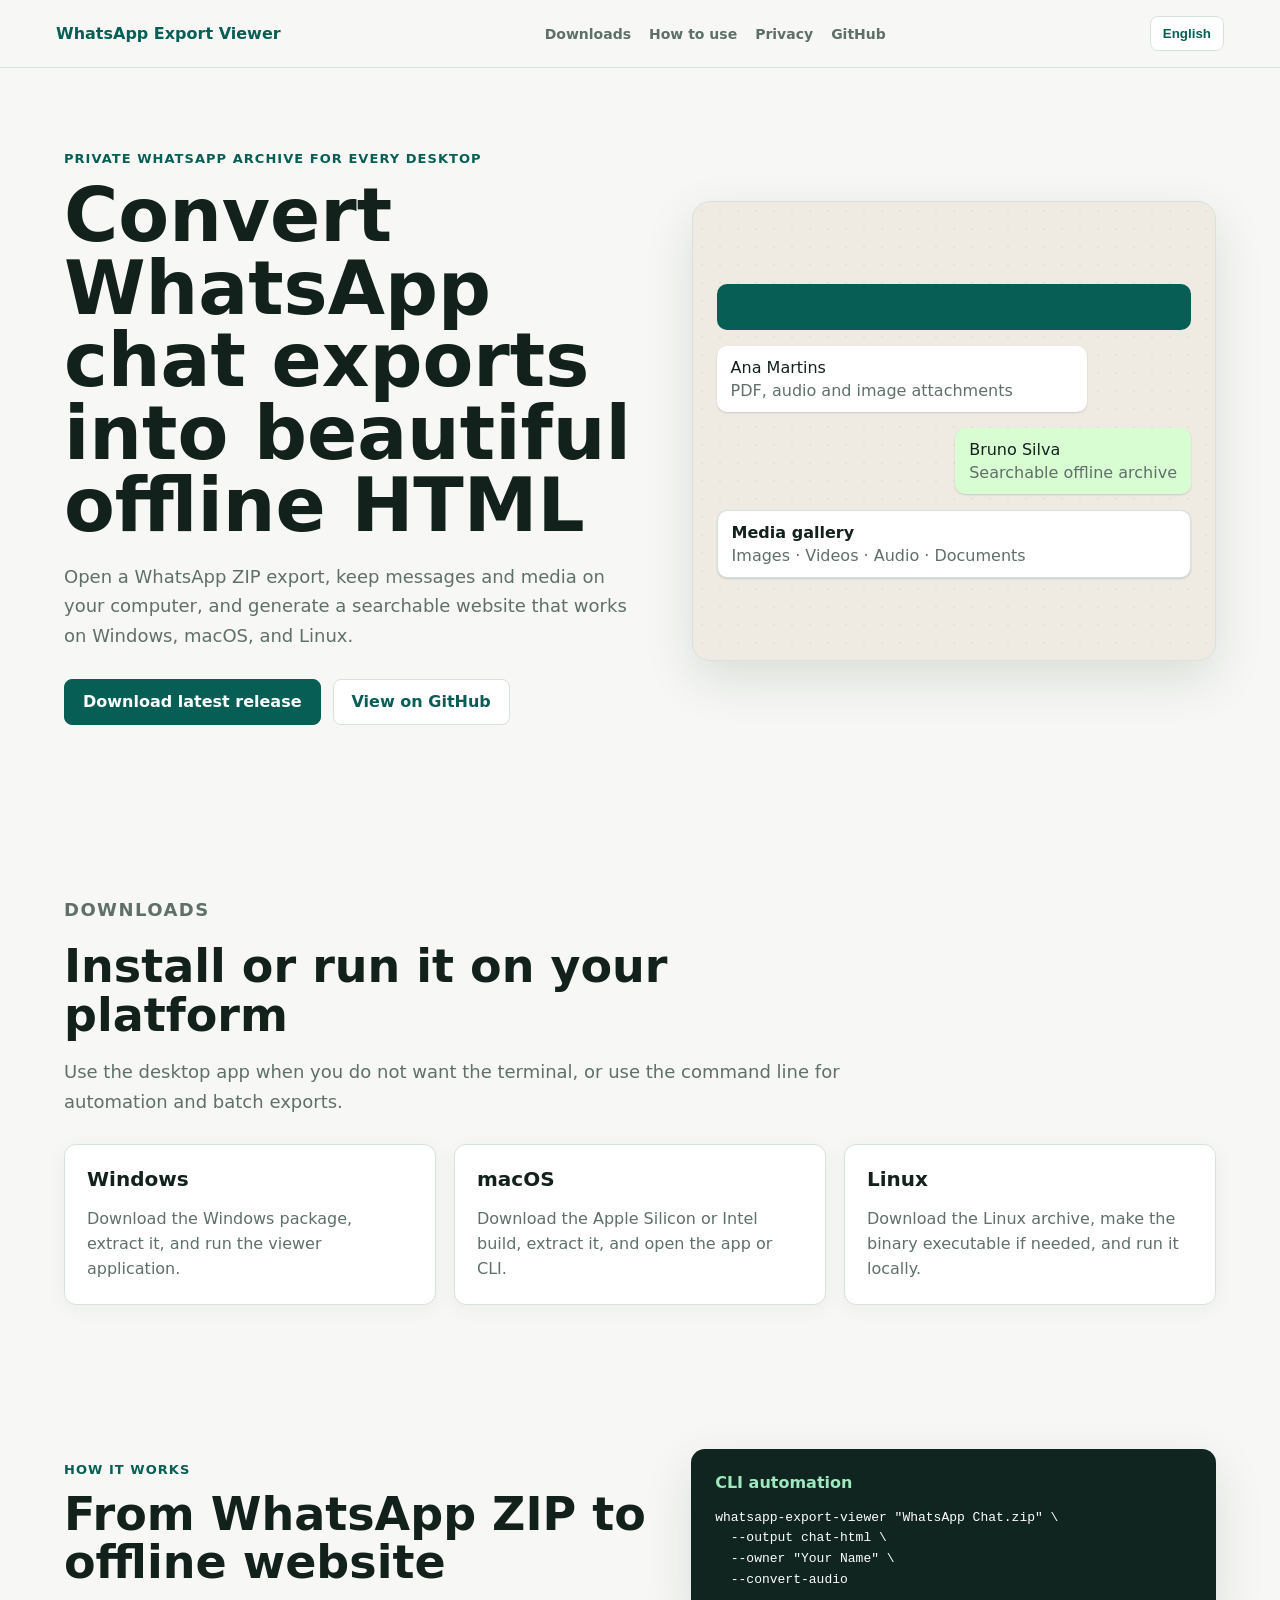
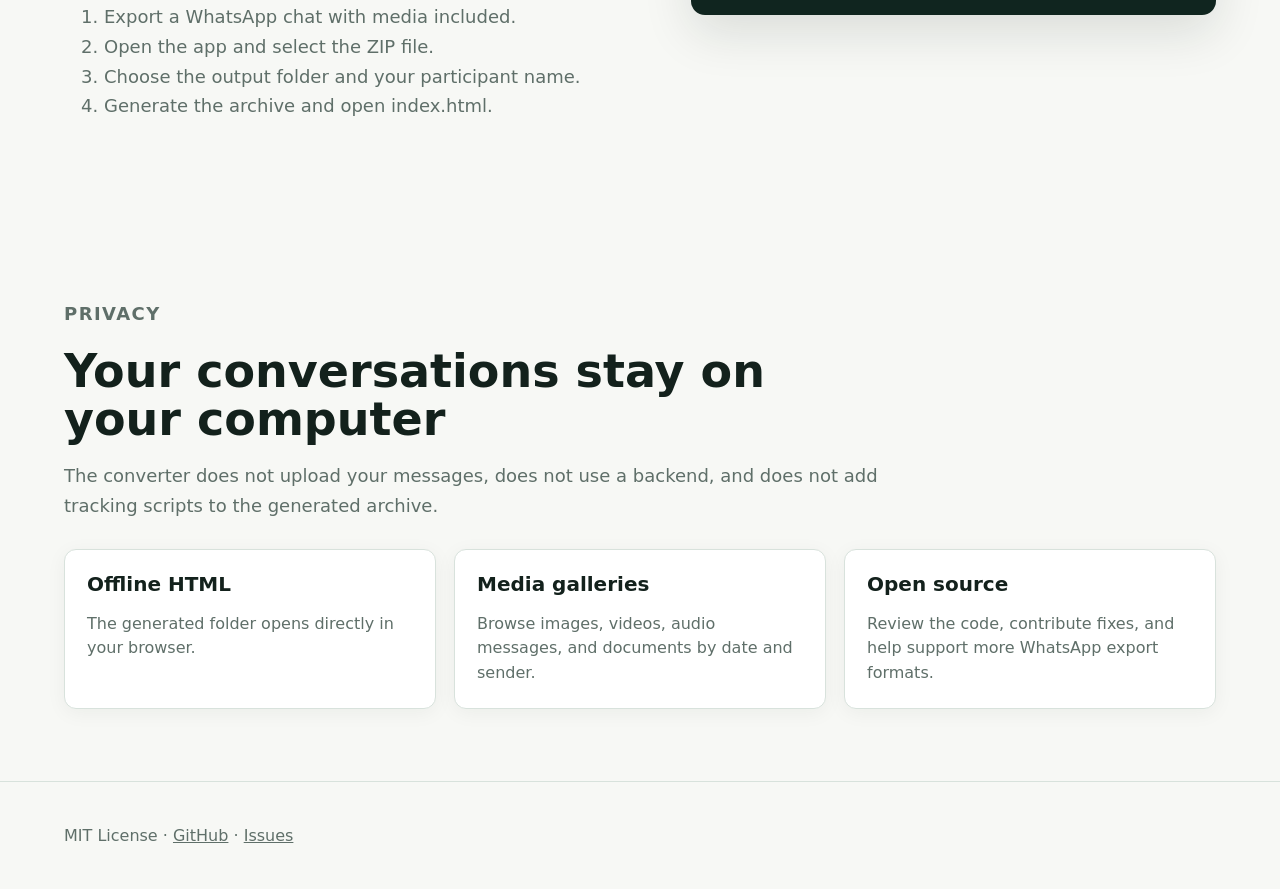
==== docs/en/index.html @ 40060bbc "ci: refine PR checks and release flow" ====
<!doctype html>
<html lang="en">
<head>
  <meta charset="utf-8">
  <meta name="viewport" content="width=device-width, initial-scale=1">
  <title>WhatsApp Export Viewer - Offline WhatsApp Chat to HTML Converter</title>
  <meta name="description" content="Convert WhatsApp ZIP chat exports into private, searchable, offline HTML archives with media galleries for Windows, macOS, and Linux.">
  <meta property="og:title" content="WhatsApp Export Viewer">
  <meta property="og:description" content="Private offline WhatsApp chat export viewer for Windows, macOS, and Linux.">
  <meta property="og:type" content="website">
  <meta property="og:url" content="https://victorcechinel.github.io/whatsapp-export-viewer/en/">
  <link rel="canonical" href="https://victorcechinel.github.io/whatsapp-export-viewer/en/">
  <link rel="alternate" hreflang="en" href="https://victorcechinel.github.io/whatsapp-export-viewer/en/">
  <link rel="alternate" hreflang="pt-BR" href="https://victorcechinel.github.io/whatsapp-export-viewer/pt-BR/">
  <link rel="alternate" hreflang="es" href="https://victorcechinel.github.io/whatsapp-export-viewer/es/">
  <link rel="alternate" hreflang="x-default" href="https://victorcechinel.github.io/whatsapp-export-viewer/en/">
  <script type="application/ld+json">{"@context":"https://schema.org","@type":"SoftwareApplication","name":"WhatsApp Export Viewer","applicationCategory":"UtilitiesApplication","operatingSystem":"Windows, macOS, Linux","description":"Convert WhatsApp ZIP chat exports into private searchable offline HTML archives.","downloadUrl":"https://github.com/victorcechinel/whatsapp-export-viewer/releases/latest","softwareVersion":"0.1.0","license":"https://github.com/victorcechinel/whatsapp-export-viewer/blob/main/LICENSE"}</script>
  <link rel="stylesheet" href="../styles.css">
</head>
<body>
  <header class="site-header"><a class="brand" href="#hero">WhatsApp Export Viewer</a><nav><a href="#downloads">Downloads</a><a href="#how">How to use</a><a href="#privacy">Privacy</a><a href="https://github.com/victorcechinel/whatsapp-export-viewer">GitHub</a></nav><div class="language-menu" data-current="English"><button type="button" aria-haspopup="true" aria-expanded="false">English</button><div class="language-options"><a href="../pt-BR/">Português</a><a href="../es/">Español</a></div></div></header>
  <main>
    <section id="hero" class="hero"><div class="hero-copy"><p class="eyebrow">Private WhatsApp archive for every desktop</p><h1>Convert WhatsApp chat exports into beautiful offline HTML</h1><p>Open a WhatsApp ZIP export, keep messages and media on your computer, and generate a searchable website that works on Windows, macOS, and Linux.</p><div class="actions"><a class="button primary" href="https://github.com/victorcechinel/whatsapp-export-viewer/releases/latest">Download latest release</a><a class="button" href="https://github.com/victorcechinel/whatsapp-export-viewer">View on GitHub</a></div></div><div class="preview"><div class="phone-bar"></div><div class="bubble in">Ana Martins<br><span>PDF, audio and image attachments</span></div><div class="bubble out">Bruno Silva<br><span>Searchable offline archive</span></div><div class="gallery-card"><strong>Media gallery</strong><span>Images · Videos · Audio · Documents</span></div></div></section>
    <section id="downloads" class="section"><div class="section-heading"><p class="eyebrow">Downloads</p><h2>Install or run it on your platform</h2><p>Use the desktop app when you do not want the terminal, or use the command line for automation and batch exports.</p></div><div class="cards"><a class="card" href="https://github.com/victorcechinel/whatsapp-export-viewer/releases/latest"><h3>Windows</h3><p>Download the Windows package, extract it, and run the viewer application.</p></a><a class="card" href="https://github.com/victorcechinel/whatsapp-export-viewer/releases/latest"><h3>macOS</h3><p>Download the Apple Silicon or Intel build, extract it, and open the app or CLI.</p></a><a class="card" href="https://github.com/victorcechinel/whatsapp-export-viewer/releases/latest"><h3>Linux</h3><p>Download the Linux archive, make the binary executable if needed, and run it locally.</p></a></div></section>
    <section id="how" class="section split"><div><p class="eyebrow">How it works</p><h2>From WhatsApp ZIP to offline website</h2><ol><li>Export a WhatsApp chat with media included.</li><li>Open the app and select the ZIP file.</li><li>Choose the output folder and your participant name.</li><li>Generate the archive and open index.html.</li></ol></div><div class="code-card"><span>CLI automation</span><pre><code>whatsapp-export-viewer "WhatsApp Chat.zip" \
  --output chat-html \
  --owner "Your Name" \
  --convert-audio</code></pre></div></section>
    <section id="privacy" class="section"><div class="section-heading"><p class="eyebrow">Privacy</p><h2>Your conversations stay on your computer</h2><p>The converter does not upload your messages, does not use a backend, and does not add tracking scripts to the generated archive.</p></div><div class="cards"><div class="card"><h3>Offline HTML</h3><p>The generated folder opens directly in your browser.</p></div><div class="card"><h3>Media galleries</h3><p>Browse images, videos, audio messages, and documents by date and sender.</p></div><div class="card"><h3>Open source</h3><p>Review the code, contribute fixes, and help support more WhatsApp export formats.</p></div></div></section>
  </main>
  <footer><p>MIT License · <a href="https://github.com/victorcechinel/whatsapp-export-viewer">GitHub</a> · <a href="https://github.com/victorcechinel/whatsapp-export-viewer/issues">Issues</a></p></footer>
  <script src="../site.js"></script>
</body>
</html>
---- docs/styles.css ----
:root {
  --bg: #f7f8f5;
  --panel: #ffffff;
  --text: #13211c;
  --muted: #5f6f69;
  --green: #075e54;
  --mint: #d9fdd3;
  --line: #d8e2dc;
  --shadow: 0 18px 50px rgba(19, 33, 28, .12);
}

* { box-sizing: border-box; }
body { margin: 0; background: var(--bg); color: var(--text); font-family: Inter, ui-sans-serif, system-ui, -apple-system, BlinkMacSystemFont, "Segoe UI", sans-serif; }
a { color: inherit; }
.site-header { position: sticky; top: 0; z-index: 2; display: flex; align-items: center; gap: 24px; justify-content: space-between; padding: 16px min(5vw, 56px); background: rgba(247, 248, 245, .9); backdrop-filter: blur(14px); border-bottom: 1px solid var(--line); }
.brand { font-weight: 800; color: var(--green); text-decoration: none; white-space: nowrap; }
nav { display: flex; gap: 18px; flex-wrap: wrap; justify-content: center; }
nav a { text-decoration: none; color: var(--muted); font-weight: 650; font-size: 14px; }
.language-menu { position: relative; }
.language-menu button { border: 1px solid var(--line); background: white; border-radius: 8px; padding: 9px 12px; color: var(--green); font-weight: 800; cursor: pointer; }
.language-options { display: none; position: absolute; right: 0; top: calc(100% + 8px); min-width: 150px; padding: 6px; background: white; border: 1px solid var(--line); border-radius: 10px; box-shadow: var(--shadow); }
.language-menu.open .language-options { display: grid; gap: 4px; }
.language-options a { padding: 9px 10px; border-radius: 7px; text-decoration: none; color: var(--text); font-weight: 700; }
.language-options a:hover { background: #eef6f2; }
.redirect { min-height: 100vh; display: grid; place-content: center; text-align: center; padding: 24px; }
.hero { min-height: 680px; display: grid; grid-template-columns: minmax(0, 1.05fr) minmax(320px, .95fr); gap: 48px; align-items: center; padding: 70px min(5vw, 72px) 80px; }
.hero-copy { max-width: 760px; }
.eyebrow { color: var(--green); text-transform: uppercase; letter-spacing: .08em; font-weight: 800; font-size: 13px; }
h1 { font-size: clamp(42px, 6vw, 74px); line-height: .98; margin: 12px 0 20px; letter-spacing: 0; }
h2 { font-size: clamp(30px, 4vw, 46px); line-height: 1.05; margin: 8px 0 14px; }
h3 { margin: 0 0 8px; font-size: 20px; }
.hero p:not(.eyebrow), .section-heading p, li { color: var(--muted); font-size: 18px; line-height: 1.65; }
.actions { display: flex; gap: 12px; flex-wrap: wrap; margin-top: 28px; }
.button { display: inline-flex; align-items: center; justify-content: center; min-height: 46px; border-radius: 8px; padding: 0 18px; border: 1px solid var(--line); background: white; color: var(--green); text-decoration: none; font-weight: 800; }
.button.primary { background: var(--green); color: white; border-color: var(--green); }
.preview { background: #efeae2; border: 1px solid var(--line); border-radius: 18px; min-height: 460px; padding: 24px; box-shadow: var(--shadow); display: grid; gap: 16px; align-content: center; background-image: radial-gradient(rgba(0,0,0,.04) 1px, transparent 1px); background-size: 18px 18px; }
.phone-bar { height: 46px; border-radius: 10px; background: #075e54; }
.bubble, .gallery-card { border-radius: 10px; box-shadow: 0 1px 2px rgba(0,0,0,.14); padding: 12px 14px; max-width: 78%; background: white; }
.bubble span, .gallery-card span { display: block; color: var(--muted); margin-top: 4px; }
.bubble.out { justify-self: end; background: var(--mint); }
.gallery-card { max-width: 100%; border: 1px solid rgba(7,94,84,.18); }
.section { padding: 72px min(5vw, 72px); }
.section-heading { max-width: 820px; margin-bottom: 28px; }
.cards { display: grid; grid-template-columns: repeat(3, minmax(0, 1fr)); gap: 18px; }
.card { display: block; background: var(--panel); border: 1px solid var(--line); border-radius: 12px; padding: 22px; text-decoration: none; box-shadow: 0 4px 20px rgba(19,33,28,.05); }
.card p { color: var(--muted); line-height: 1.55; margin-bottom: 0; }
.split { display: grid; grid-template-columns: minmax(0, 1fr) minmax(320px, .9fr); gap: 44px; align-items: start; }
.code-card { background: #10251f; color: white; border-radius: 14px; padding: 24px; box-shadow: var(--shadow); overflow: auto; }
.code-card span { color: #9fe7c0; font-weight: 800; }
pre { margin: 16px 0 0; white-space: pre-wrap; line-height: 1.6; }
footer { border-top: 1px solid var(--line); padding: 28px min(5vw, 72px); color: var(--muted); }

@media (max-width: 880px) {
  .site-header { align-items: flex-start; flex-direction: column; gap: 12px; }
  .hero, .split, .cards { grid-template-columns: 1fr; }
  .hero { padding-top: 44px; }
}
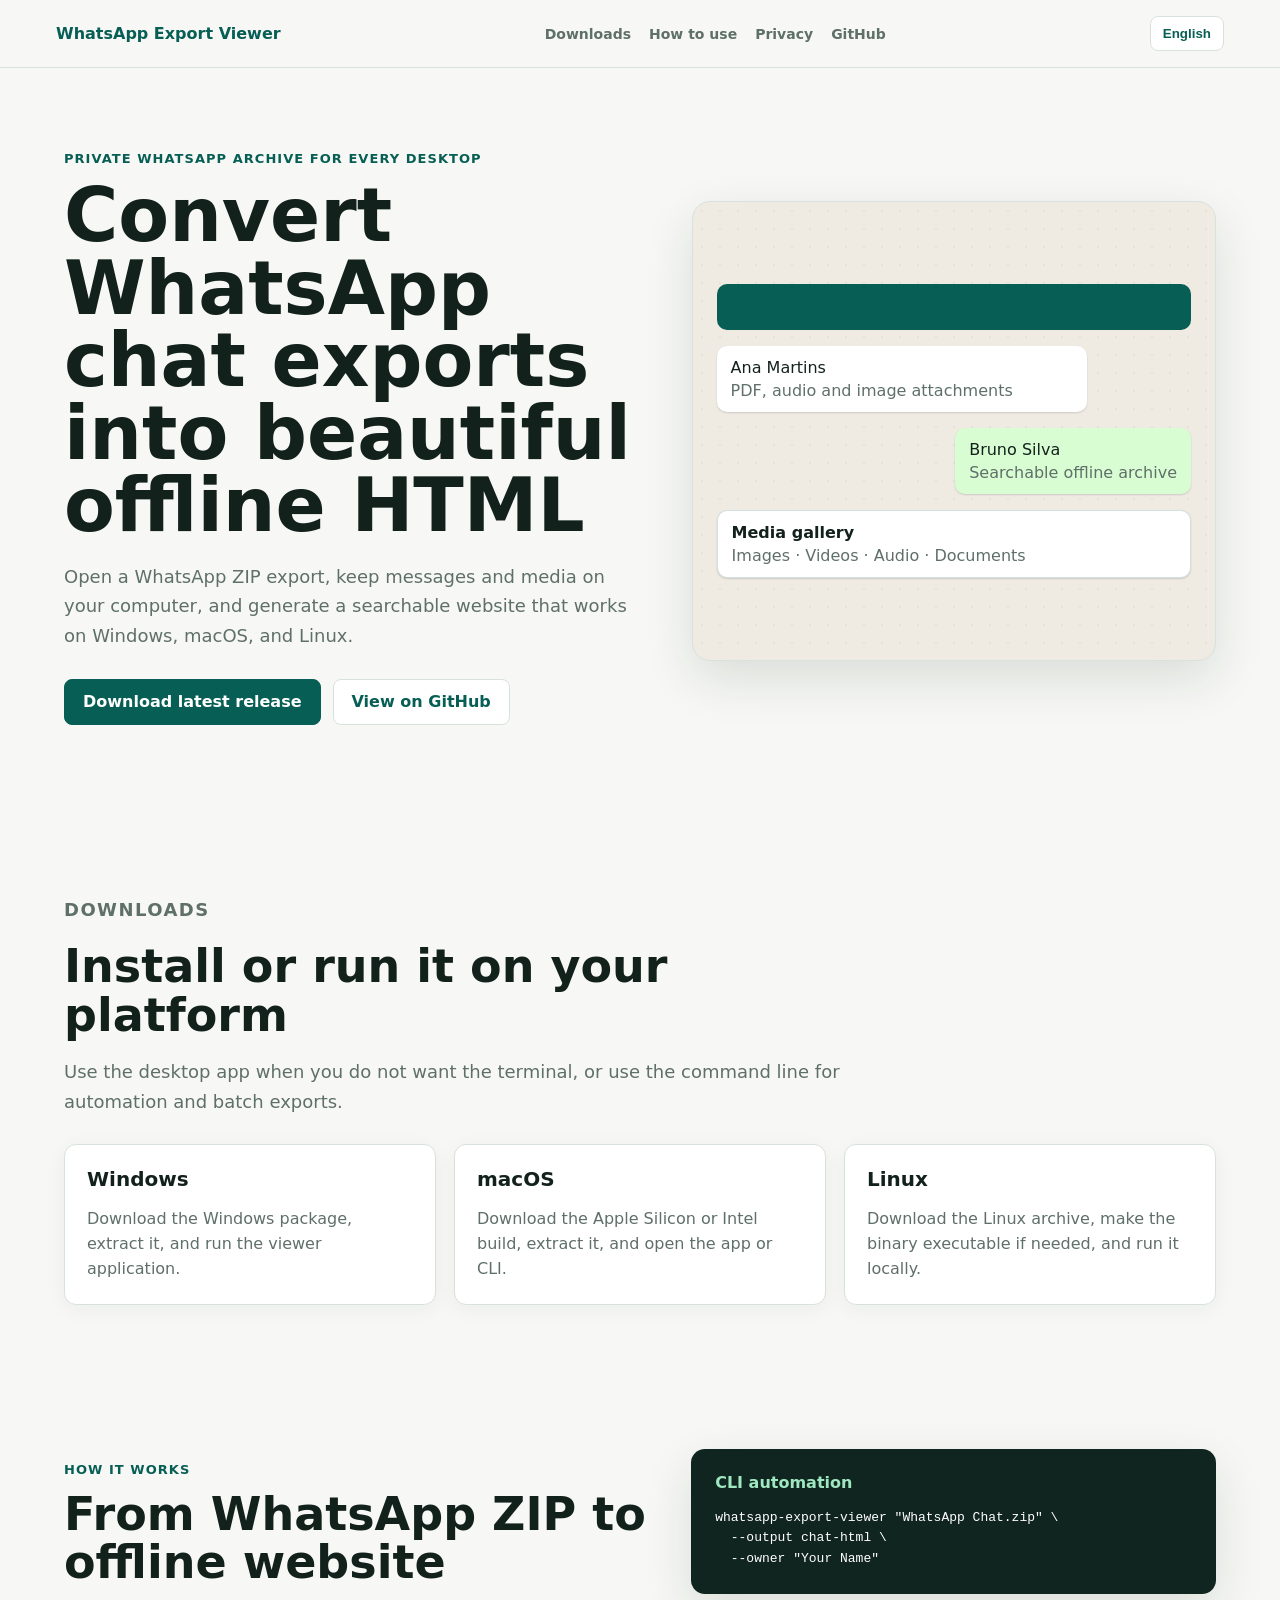
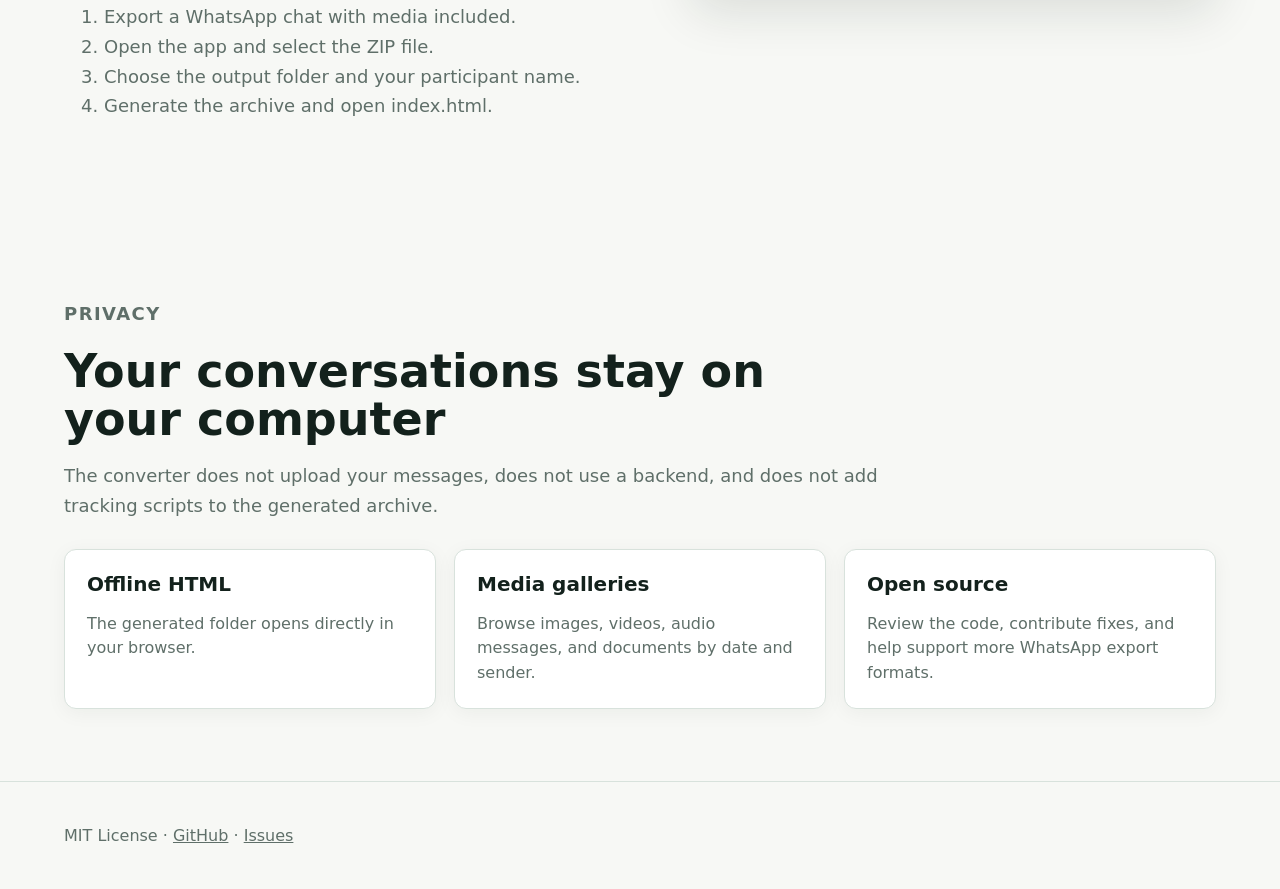
==== commit 3883627e: "feat: bundle ffmpeg in desktop releases" ====
--- a/docs/en/index.html
+++ b/docs/en/index.html
@@ -14,22 +14,21 @@
   <link rel="alternate" hreflang="pt-BR" href="https://victorcechinel.github.io/whatsapp-export-viewer/pt-BR/">
   <link rel="alternate" hreflang="es" href="https://victorcechinel.github.io/whatsapp-export-viewer/es/">
   <link rel="alternate" hreflang="x-default" href="https://victorcechinel.github.io/whatsapp-export-viewer/en/">
+  <link rel="icon" href="../favicon.svg" type="image/svg+xml">
   <script type="application/ld+json">{"@context":"https://schema.org","@type":"SoftwareApplication","name":"WhatsApp Export Viewer","applicationCategory":"UtilitiesApplication","operatingSystem":"Windows, macOS, Linux","description":"Convert WhatsApp ZIP chat exports into private searchable offline HTML archives.","downloadUrl":"https://github.com/victorcechinel/whatsapp-export-viewer/releases/latest","softwareVersion":"0.1.0","license":"https://github.com/victorcechinel/whatsapp-export-viewer/blob/main/LICENSE"}</script>
   <link rel="stylesheet" href="../styles.css">
 </head>
 <body>
-  <header class="site-header"><a class="brand" href="#hero">WhatsApp Export Viewer</a><nav><a href="#downloads">Downloads</a><a href="#how">How to use</a><a href="#privacy">Privacy</a><a href="https://github.com/victorcechinel/whatsapp-export-viewer">GitHub</a></nav><div class="language-menu" data-current="English"><button type="button" aria-haspopup="true" aria-expanded="false">English</button><div class="language-options"><a href="../pt-BR/">Português</a><a href="../es/">Español</a></div></div></header>
+  <header class="site-header"><a class="brand" href="#hero">WhatsApp Export Viewer</a><nav><a href="#downloads">Downloads</a><a href="#how">How to use</a><a href="#privacy">Privacy</a><a href="https://github.com/victorcechinel/whatsapp-export-viewer">GitHub</a></nav><div class="language-menu" data-site-base="/whatsapp-export-viewer/" data-current="English"><button type="button" aria-haspopup="true" aria-expanded="false">English</button><div class="language-options"><a href="../pt-BR/index.html" data-lang="pt-BR">Português</a><a href="../es/index.html" data-lang="es">Español</a></div></div></header>
   <main>
     <section id="hero" class="hero"><div class="hero-copy"><p class="eyebrow">Private WhatsApp archive for every desktop</p><h1>Convert WhatsApp chat exports into beautiful offline HTML</h1><p>Open a WhatsApp ZIP export, keep messages and media on your computer, and generate a searchable website that works on Windows, macOS, and Linux.</p><div class="actions"><a class="button primary" href="https://github.com/victorcechinel/whatsapp-export-viewer/releases/latest">Download latest release</a><a class="button" href="https://github.com/victorcechinel/whatsapp-export-viewer">View on GitHub</a></div></div><div class="preview"><div class="phone-bar"></div><div class="bubble in">Ana Martins<br><span>PDF, audio and image attachments</span></div><div class="bubble out">Bruno Silva<br><span>Searchable offline archive</span></div><div class="gallery-card"><strong>Media gallery</strong><span>Images · Videos · Audio · Documents</span></div></div></section>
     <section id="downloads" class="section"><div class="section-heading"><p class="eyebrow">Downloads</p><h2>Install or run it on your platform</h2><p>Use the desktop app when you do not want the terminal, or use the command line for automation and batch exports.</p></div><div class="cards"><a class="card" href="https://github.com/victorcechinel/whatsapp-export-viewer/releases/latest"><h3>Windows</h3><p>Download the Windows package, extract it, and run the viewer application.</p></a><a class="card" href="https://github.com/victorcechinel/whatsapp-export-viewer/releases/latest"><h3>macOS</h3><p>Download the Apple Silicon or Intel build, extract it, and open the app or CLI.</p></a><a class="card" href="https://github.com/victorcechinel/whatsapp-export-viewer/releases/latest"><h3>Linux</h3><p>Download the Linux archive, make the binary executable if needed, and run it locally.</p></a></div></section>
     <section id="how" class="section split"><div><p class="eyebrow">How it works</p><h2>From WhatsApp ZIP to offline website</h2><ol><li>Export a WhatsApp chat with media included.</li><li>Open the app and select the ZIP file.</li><li>Choose the output folder and your participant name.</li><li>Generate the archive and open index.html.</li></ol></div><div class="code-card"><span>CLI automation</span><pre><code>whatsapp-export-viewer "WhatsApp Chat.zip" \
   --output chat-html \
-  --owner "Your Name" \
-  --convert-audio</code></pre></div></section>
+  --owner "Your Name"</code></pre></div></section>
     <section id="privacy" class="section"><div class="section-heading"><p class="eyebrow">Privacy</p><h2>Your conversations stay on your computer</h2><p>The converter does not upload your messages, does not use a backend, and does not add tracking scripts to the generated archive.</p></div><div class="cards"><div class="card"><h3>Offline HTML</h3><p>The generated folder opens directly in your browser.</p></div><div class="card"><h3>Media galleries</h3><p>Browse images, videos, audio messages, and documents by date and sender.</p></div><div class="card"><h3>Open source</h3><p>Review the code, contribute fixes, and help support more WhatsApp export formats.</p></div></div></section>
   </main>
   <footer><p>MIT License · <a href="https://github.com/victorcechinel/whatsapp-export-viewer">GitHub</a> · <a href="https://github.com/victorcechinel/whatsapp-export-viewer/issues">Issues</a></p></footer>
   <script src="../site.js"></script>
 </body>
 </html>
-
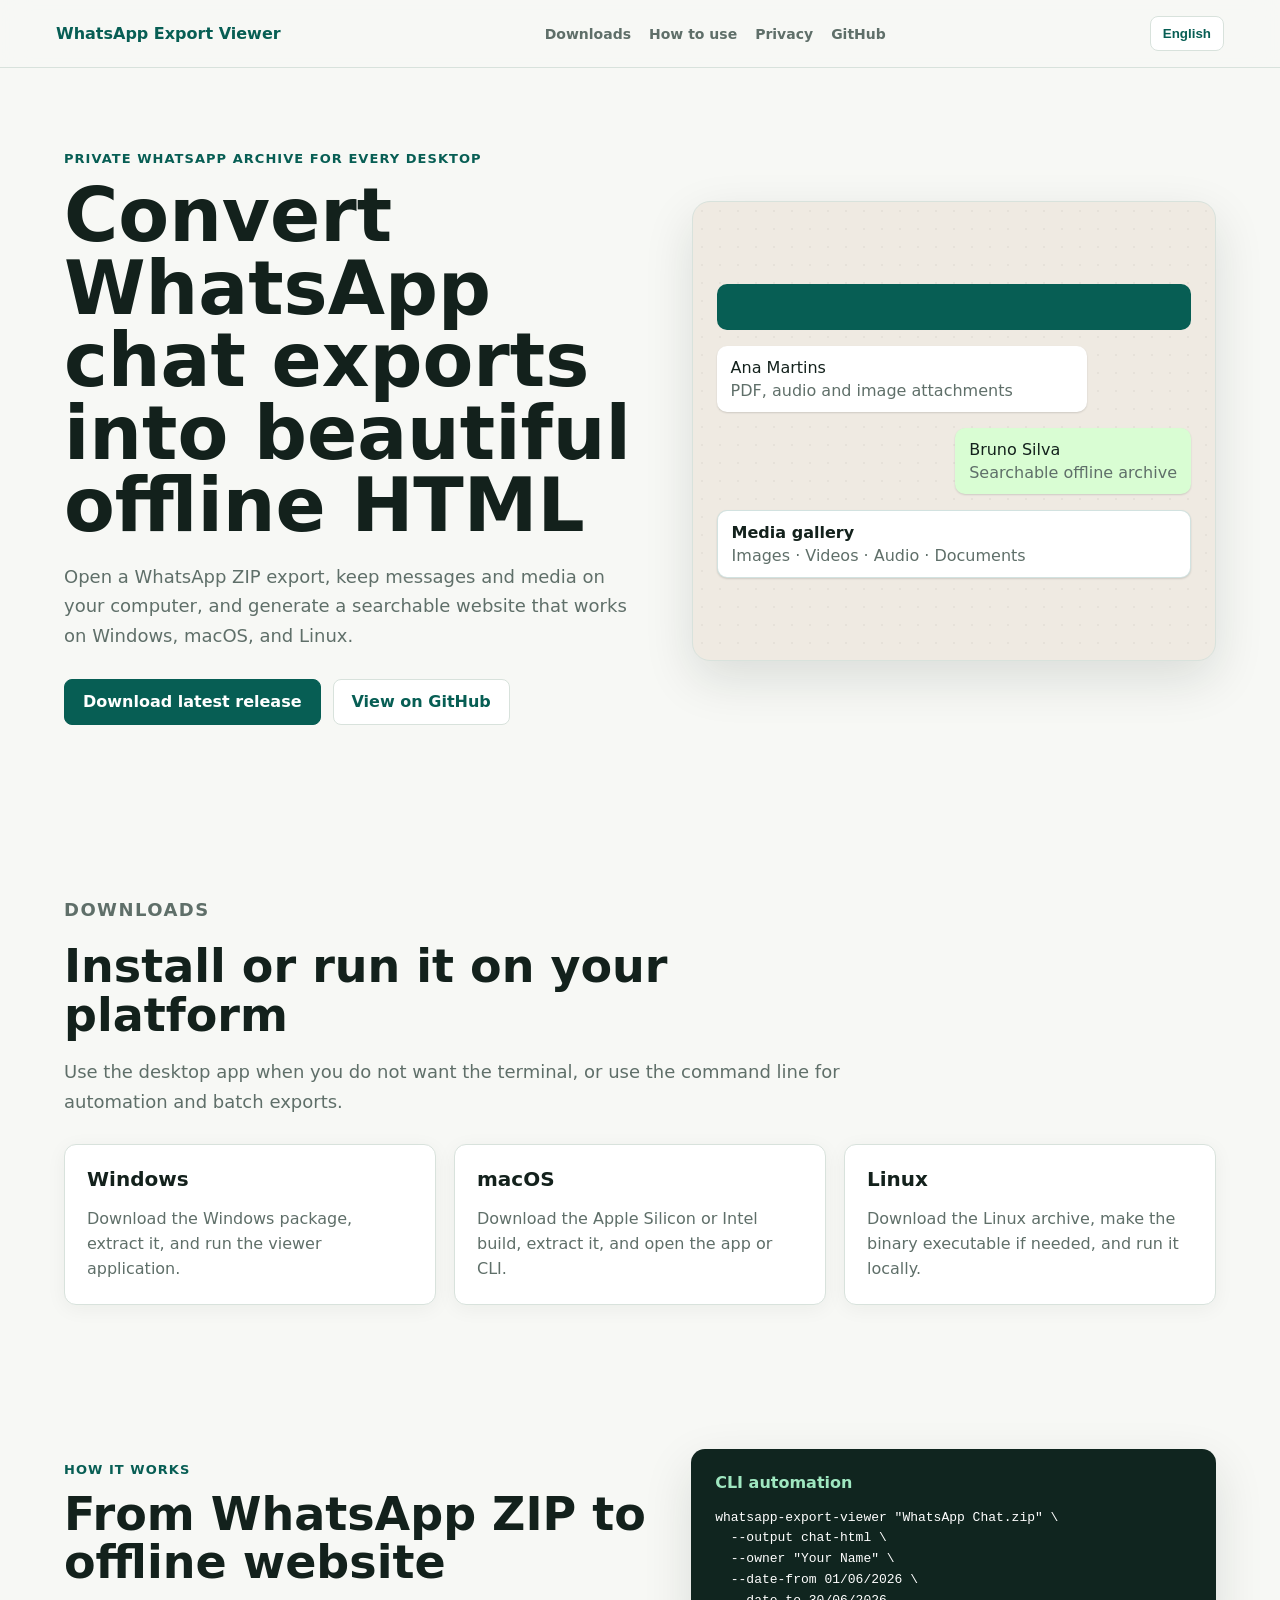
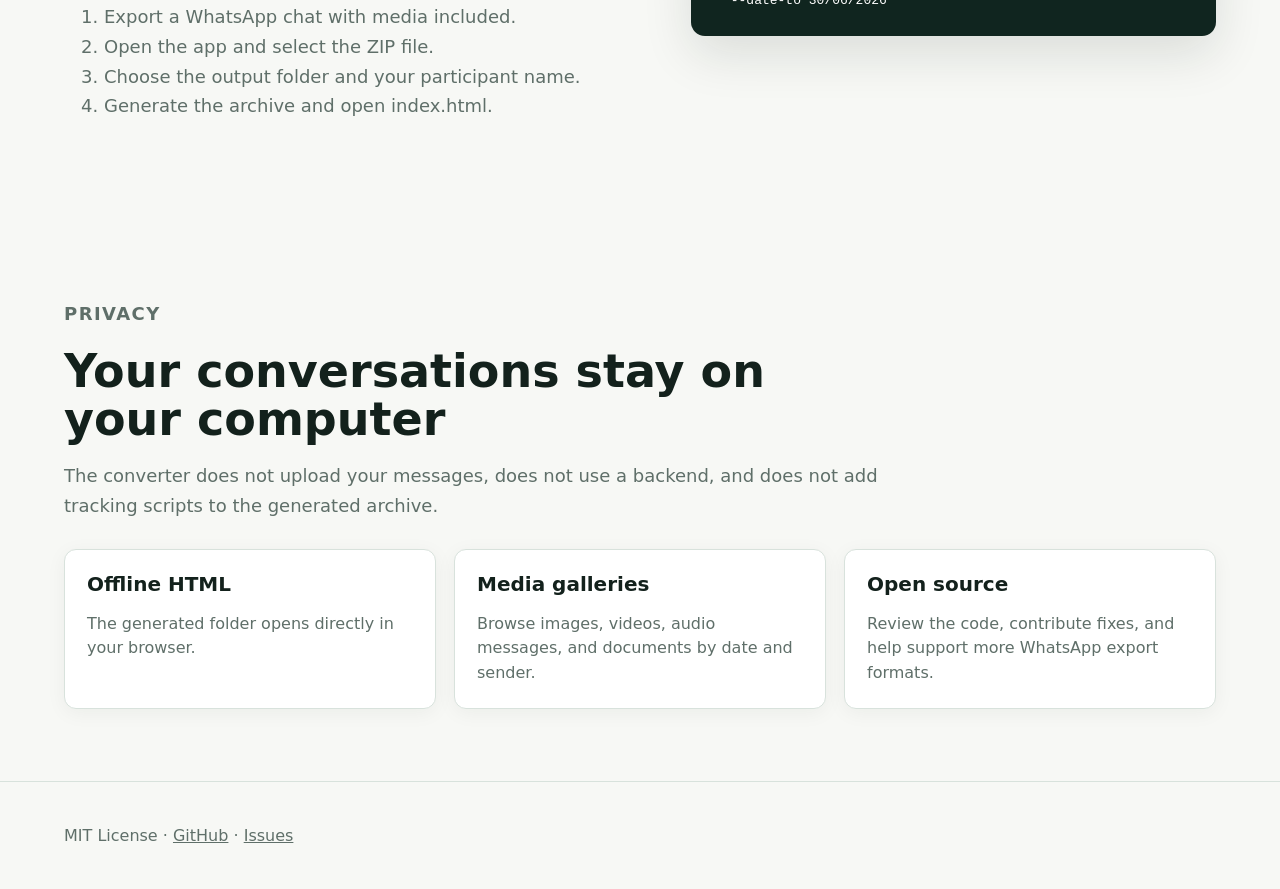
==== commit 817e5d11: "feat: add date range exports and rich chat states" ====
--- a/docs/en/index.html
+++ b/docs/en/index.html
@@ -25,7 +25,9 @@
     <section id="downloads" class="section"><div class="section-heading"><p class="eyebrow">Downloads</p><h2>Install or run it on your platform</h2><p>Use the desktop app when you do not want the terminal, or use the command line for automation and batch exports.</p></div><div class="cards"><a class="card" href="https://github.com/victorcechinel/whatsapp-export-viewer/releases/latest"><h3>Windows</h3><p>Download the Windows package, extract it, and run the viewer application.</p></a><a class="card" href="https://github.com/victorcechinel/whatsapp-export-viewer/releases/latest"><h3>macOS</h3><p>Download the Apple Silicon or Intel build, extract it, and open the app or CLI.</p></a><a class="card" href="https://github.com/victorcechinel/whatsapp-export-viewer/releases/latest"><h3>Linux</h3><p>Download the Linux archive, make the binary executable if needed, and run it locally.</p></a></div></section>
     <section id="how" class="section split"><div><p class="eyebrow">How it works</p><h2>From WhatsApp ZIP to offline website</h2><ol><li>Export a WhatsApp chat with media included.</li><li>Open the app and select the ZIP file.</li><li>Choose the output folder and your participant name.</li><li>Generate the archive and open index.html.</li></ol></div><div class="code-card"><span>CLI automation</span><pre><code>whatsapp-export-viewer "WhatsApp Chat.zip" \
   --output chat-html \
-  --owner "Your Name"</code></pre></div></section>
+  --owner "Your Name" \
+  --date-from 01/06/2026 \
+  --date-to 30/06/2026</code></pre></div></section>
     <section id="privacy" class="section"><div class="section-heading"><p class="eyebrow">Privacy</p><h2>Your conversations stay on your computer</h2><p>The converter does not upload your messages, does not use a backend, and does not add tracking scripts to the generated archive.</p></div><div class="cards"><div class="card"><h3>Offline HTML</h3><p>The generated folder opens directly in your browser.</p></div><div class="card"><h3>Media galleries</h3><p>Browse images, videos, audio messages, and documents by date and sender.</p></div><div class="card"><h3>Open source</h3><p>Review the code, contribute fixes, and help support more WhatsApp export formats.</p></div></div></section>
   </main>
   <footer><p>MIT License · <a href="https://github.com/victorcechinel/whatsapp-export-viewer">GitHub</a> · <a href="https://github.com/victorcechinel/whatsapp-export-viewer/issues">Issues</a></p></footer>
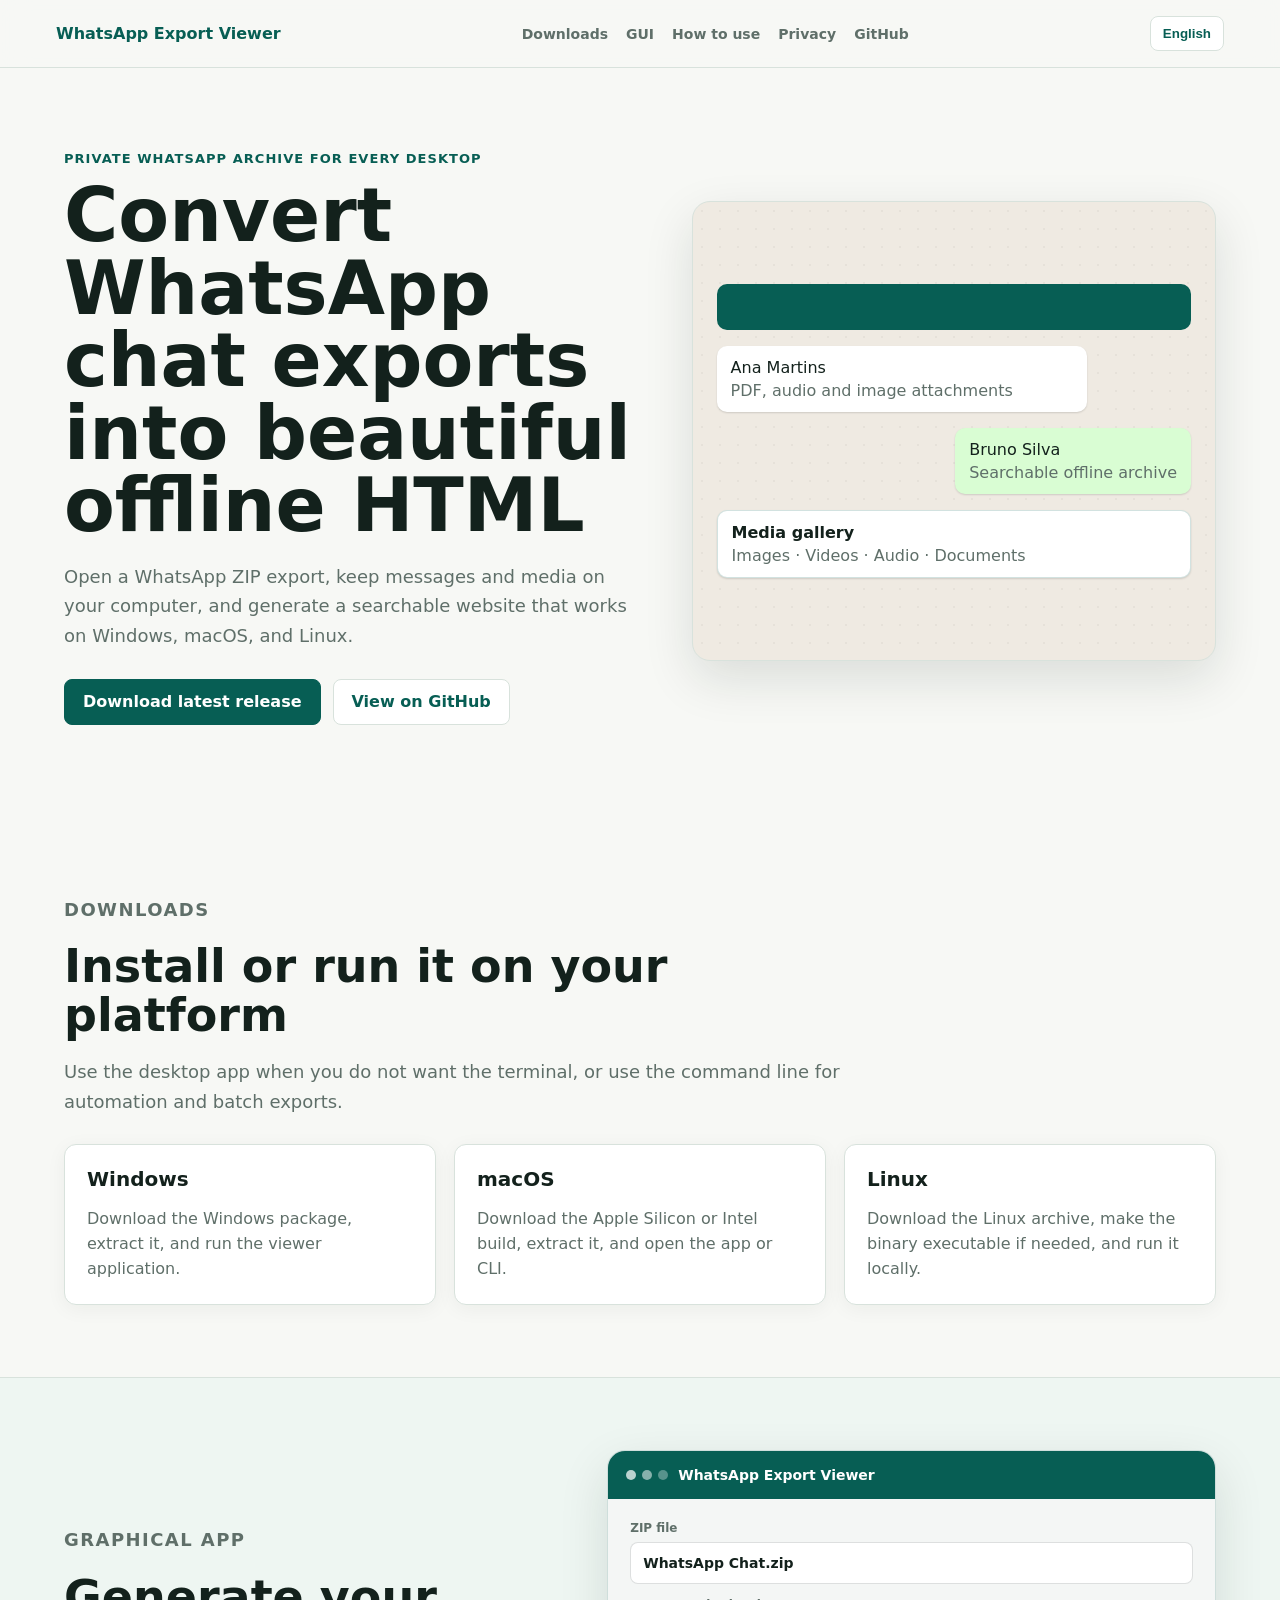
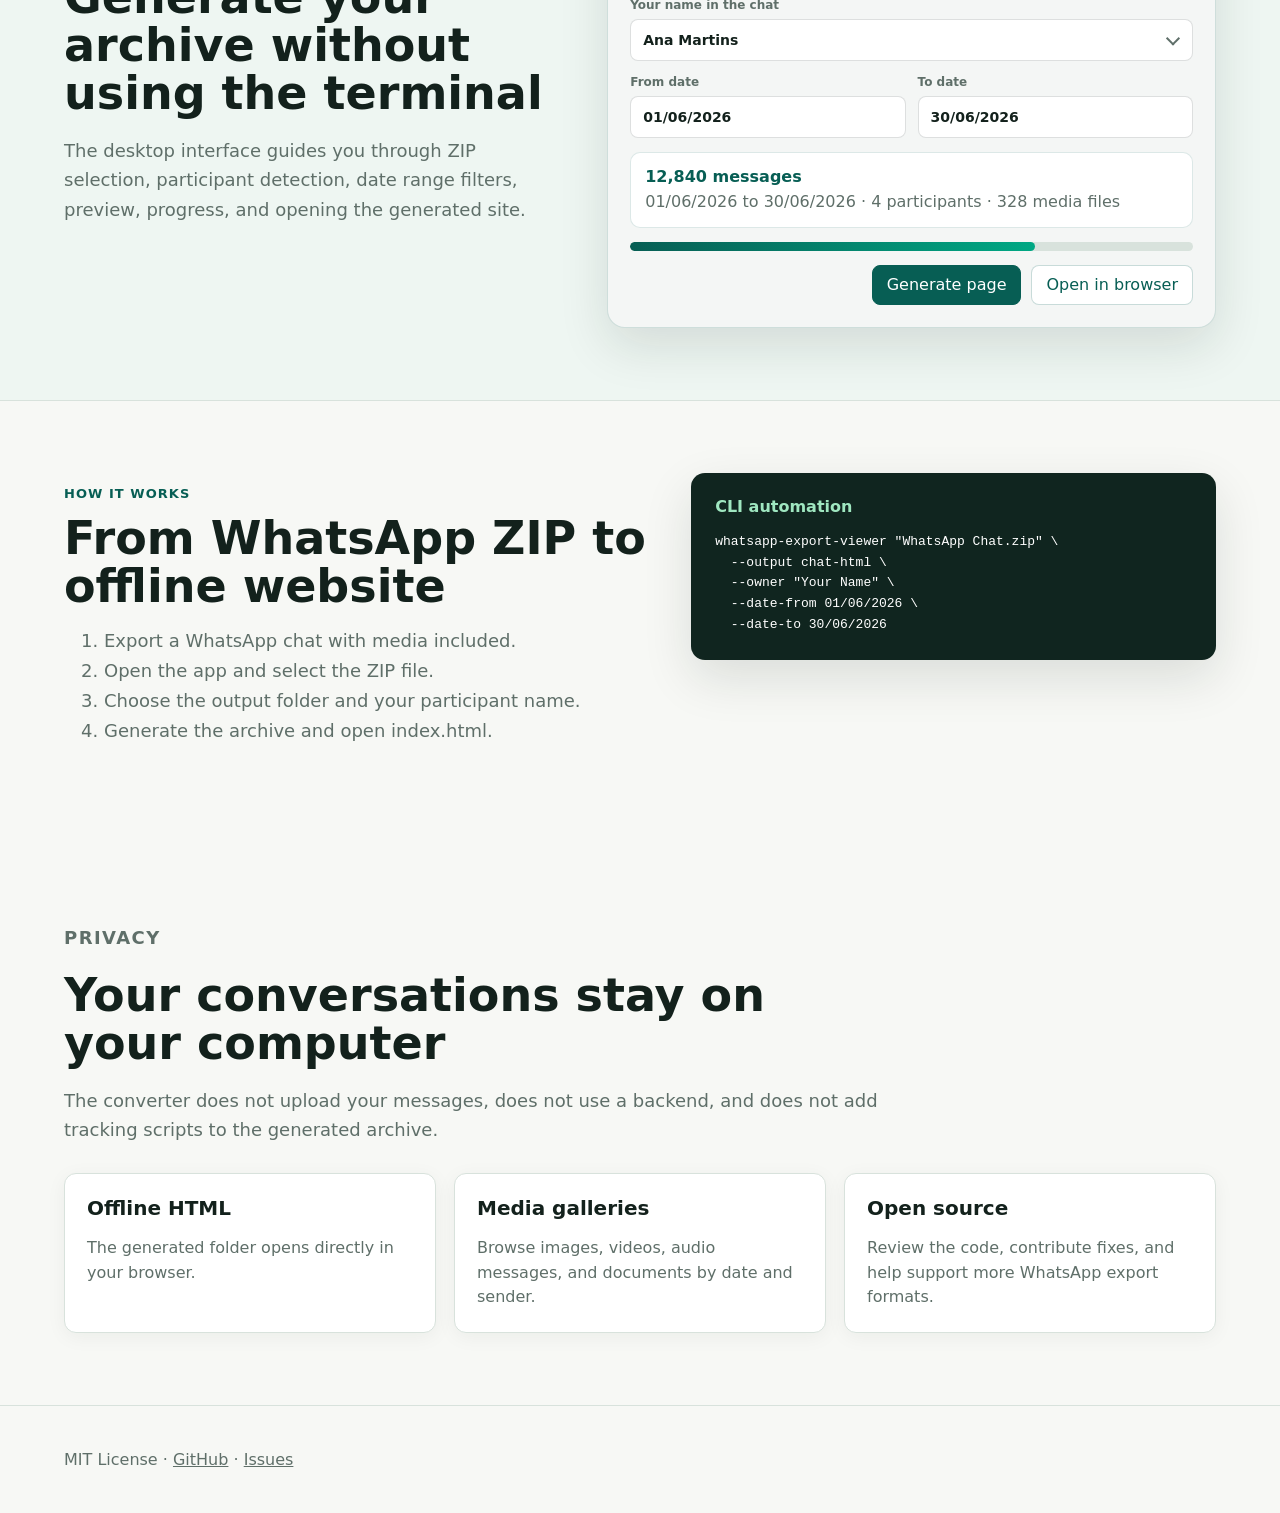
==== commit 3a441332: "docs: add html gui mockup to pages" ====
--- a/docs/en/index.html
+++ b/docs/en/index.html
@@ -19,10 +19,11 @@
   <link rel="stylesheet" href="../styles.css">
 </head>
 <body>
-  <header class="site-header"><a class="brand" href="#hero">WhatsApp Export Viewer</a><nav><a href="#downloads">Downloads</a><a href="#how">How to use</a><a href="#privacy">Privacy</a><a href="https://github.com/victorcechinel/whatsapp-export-viewer">GitHub</a></nav><div class="language-menu" data-site-base="/whatsapp-export-viewer/" data-current="English"><button type="button" aria-haspopup="true" aria-expanded="false">English</button><div class="language-options"><a href="../pt-BR/index.html" data-lang="pt-BR">Português</a><a href="../es/index.html" data-lang="es">Español</a></div></div></header>
+  <header class="site-header"><a class="brand" href="#hero">WhatsApp Export Viewer</a><nav><a href="#downloads">Downloads</a><a href="#gui">GUI</a><a href="#how">How to use</a><a href="#privacy">Privacy</a><a href="https://github.com/victorcechinel/whatsapp-export-viewer">GitHub</a></nav><div class="language-menu" data-site-base="/whatsapp-export-viewer/" data-current="English"><button type="button" aria-haspopup="true" aria-expanded="false">English</button><div class="language-options"><a href="../pt-BR/index.html" data-lang="pt-BR">Português</a><a href="../es/index.html" data-lang="es">Español</a></div></div></header>
   <main>
     <section id="hero" class="hero"><div class="hero-copy"><p class="eyebrow">Private WhatsApp archive for every desktop</p><h1>Convert WhatsApp chat exports into beautiful offline HTML</h1><p>Open a WhatsApp ZIP export, keep messages and media on your computer, and generate a searchable website that works on Windows, macOS, and Linux.</p><div class="actions"><a class="button primary" href="https://github.com/victorcechinel/whatsapp-export-viewer/releases/latest">Download latest release</a><a class="button" href="https://github.com/victorcechinel/whatsapp-export-viewer">View on GitHub</a></div></div><div class="preview"><div class="phone-bar"></div><div class="bubble in">Ana Martins<br><span>PDF, audio and image attachments</span></div><div class="bubble out">Bruno Silva<br><span>Searchable offline archive</span></div><div class="gallery-card"><strong>Media gallery</strong><span>Images · Videos · Audio · Documents</span></div></div></section>
     <section id="downloads" class="section"><div class="section-heading"><p class="eyebrow">Downloads</p><h2>Install or run it on your platform</h2><p>Use the desktop app when you do not want the terminal, or use the command line for automation and batch exports.</p></div><div class="cards"><a class="card" href="https://github.com/victorcechinel/whatsapp-export-viewer/releases/latest"><h3>Windows</h3><p>Download the Windows package, extract it, and run the viewer application.</p></a><a class="card" href="https://github.com/victorcechinel/whatsapp-export-viewer/releases/latest"><h3>macOS</h3><p>Download the Apple Silicon or Intel build, extract it, and open the app or CLI.</p></a><a class="card" href="https://github.com/victorcechinel/whatsapp-export-viewer/releases/latest"><h3>Linux</h3><p>Download the Linux archive, make the binary executable if needed, and run it locally.</p></a></div></section>
+    <section id="gui" class="section gui-section"><div class="section-heading"><p class="eyebrow">Graphical app</p><h2>Generate your archive without using the terminal</h2><p>The desktop interface guides you through ZIP selection, participant detection, date range filters, preview, progress, and opening the generated site.</p></div><div class="gui-window" aria-label="Illustration of the WhatsApp Export Viewer desktop app"><div class="gui-titlebar"><span></span><strong>WhatsApp Export Viewer</strong></div><div class="gui-body"><label><span>ZIP file</span><div class="gui-field">WhatsApp Chat.zip</div></label><label><span>Your name in the chat</span><div class="gui-select">Ana Martins</div></label><div class="gui-grid"><label><span>From date</span><div class="gui-field">01/06/2026</div></label><label><span>To date</span><div class="gui-field">30/06/2026</div></label></div><div class="gui-preview"><b>12,840 messages</b><span>01/06/2026 to 30/06/2026 · 4 participants · 328 media files</span></div><div class="gui-progress"><span style="width:72%"></span></div><div class="gui-actions"><button>Generate page</button><button>Open in browser</button></div></div></div></section>
     <section id="how" class="section split"><div><p class="eyebrow">How it works</p><h2>From WhatsApp ZIP to offline website</h2><ol><li>Export a WhatsApp chat with media included.</li><li>Open the app and select the ZIP file.</li><li>Choose the output folder and your participant name.</li><li>Generate the archive and open index.html.</li></ol></div><div class="code-card"><span>CLI automation</span><pre><code>whatsapp-export-viewer "WhatsApp Chat.zip" \
   --output chat-html \
   --owner "Your Name" \
--- a/docs/styles.css
+++ b/docs/styles.css
@@ -39,11 +39,34 @@
 .bubble span, .gallery-card span { display: block; color: var(--muted); margin-top: 4px; }
 .bubble.out { justify-self: end; background: var(--mint); }
 .gallery-card { max-width: 100%; border: 1px solid rgba(7,94,84,.18); }
-.section { padding: 72px min(5vw, 72px); }
+.section { padding: 72px min(5vw, 72px); scroll-margin-top: 92px; }
 .section-heading { max-width: 820px; margin-bottom: 28px; }
 .cards { display: grid; grid-template-columns: repeat(3, minmax(0, 1fr)); gap: 18px; }
 .card { display: block; background: var(--panel); border: 1px solid var(--line); border-radius: 12px; padding: 22px; text-decoration: none; box-shadow: 0 4px 20px rgba(19,33,28,.05); }
 .card p { color: var(--muted); line-height: 1.55; margin-bottom: 0; }
+.gui-section { display: grid; grid-template-columns: minmax(0, .82fr) minmax(340px, 1fr); gap: 44px; align-items: center; background: #eef6f2; border-block: 1px solid var(--line); }
+.gui-window { max-width: 660px; width: 100%; justify-self: end; overflow: hidden; border-radius: 18px; background: #f4f6f5; border: 1px solid rgba(7,94,84,.16); box-shadow: var(--shadow); }
+.gui-titlebar { min-height: 48px; display: flex; align-items: center; gap: 12px; padding: 0 18px; background: #075e54; color: white; }
+.gui-titlebar span, .gui-titlebar span::before, .gui-titlebar span::after { display: block; width: 10px; height: 10px; border-radius: 50%; background: rgba(255,255,255,.72); }
+.gui-titlebar span { position: relative; margin-right: 30px; }
+.gui-titlebar span::before, .gui-titlebar span::after { content: ""; position: absolute; top: 0; }
+.gui-titlebar span::before { left: 16px; opacity: .72; }
+.gui-titlebar span::after { left: 32px; opacity: .45; }
+.gui-titlebar strong { font-size: 14px; letter-spacing: 0; }
+.gui-body { display: grid; gap: 14px; padding: 22px; }
+.gui-body label { display: grid; gap: 7px; color: var(--muted); font-weight: 800; font-size: 12px; }
+.gui-field, .gui-select { min-height: 42px; display: flex; align-items: center; border: 1px solid rgba(19,33,28,.14); background: white; border-radius: 8px; padding: 0 12px; color: var(--text); font-weight: 650; font-size: 14px; }
+.gui-select { position: relative; padding-right: 36px; }
+.gui-select::after { content: ""; position: absolute; right: 14px; top: 50%; width: 8px; height: 8px; border-right: 2px solid var(--muted); border-bottom: 2px solid var(--muted); transform: translateY(-65%) rotate(45deg); }
+.gui-grid { display: grid; grid-template-columns: 1fr 1fr; gap: 12px; }
+.gui-preview { display: grid; gap: 4px; padding: 14px; border-radius: 10px; background: white; border: 1px solid rgba(7,94,84,.14); }
+.gui-preview b { color: var(--green); }
+.gui-preview span { color: var(--muted); line-height: 1.45; }
+.gui-progress { height: 9px; overflow: hidden; border-radius: 999px; background: #d8e2dc; }
+.gui-progress span { display: block; height: 100%; border-radius: inherit; background: linear-gradient(90deg, #075e54, #00a884); }
+.gui-actions { display: flex; gap: 10px; flex-wrap: wrap; justify-content: flex-end; }
+.gui-actions button { min-height: 40px; border-radius: 8px; border: 1px solid rgba(7,94,84,.22); background: white; color: var(--green); padding: 0 14px; font-weight: 800; font: inherit; }
+.gui-actions button:first-child { background: var(--green); color: white; border-color: var(--green); }
 .split { display: grid; grid-template-columns: minmax(0, 1fr) minmax(320px, .9fr); gap: 44px; align-items: start; }
 .code-card { background: #10251f; color: white; border-radius: 14px; padding: 24px; box-shadow: var(--shadow); overflow: auto; }
 .code-card span { color: #9fe7c0; font-weight: 800; }
@@ -52,6 +75,8 @@
 
 @media (max-width: 880px) {
   .site-header { align-items: flex-start; flex-direction: column; gap: 12px; }
-  .hero, .split, .cards { grid-template-columns: 1fr; }
+  .hero, .split, .cards, .gui-section { grid-template-columns: 1fr; }
   .hero { padding-top: 44px; }
+  .gui-window { justify-self: stretch; }
+  .gui-grid { grid-template-columns: 1fr; }
 }
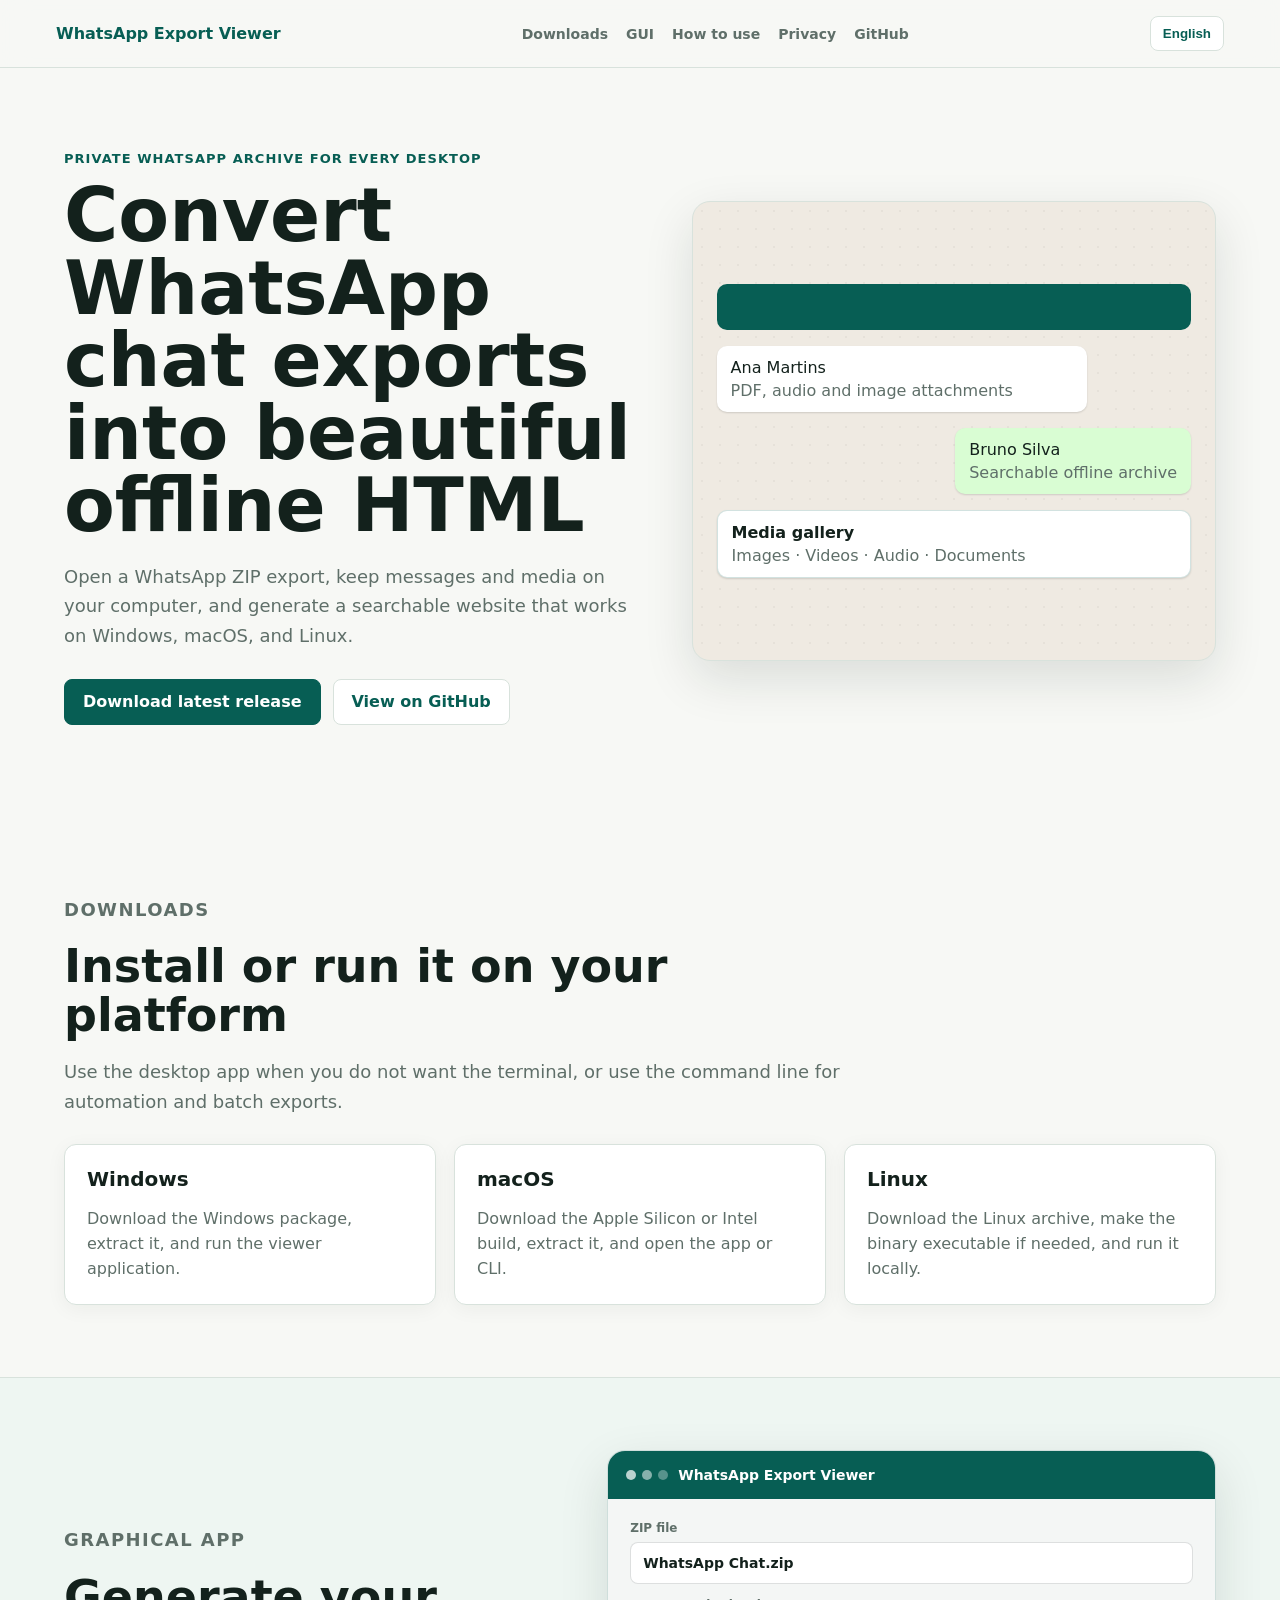
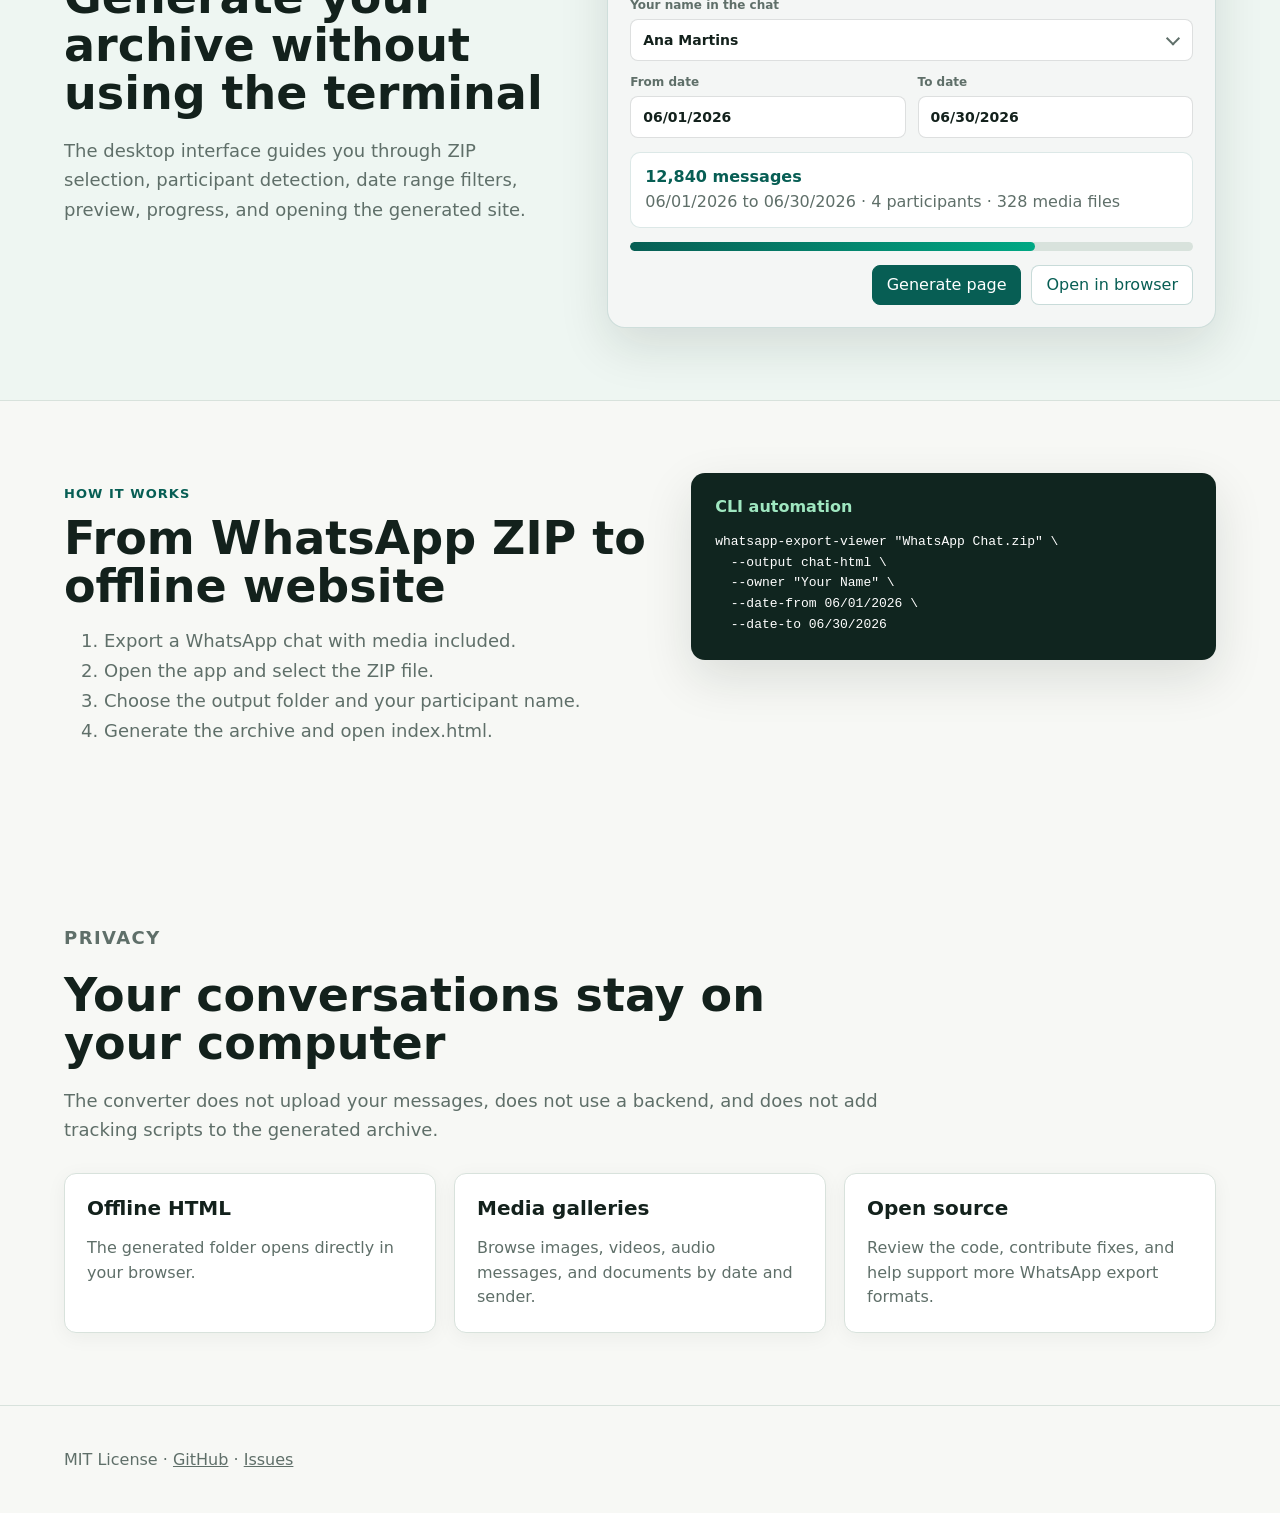
==== commit 86bb878b: "fix: localize date range formats" ====
--- a/docs/en/index.html
+++ b/docs/en/index.html
@@ -23,12 +23,12 @@
   <main>
     <section id="hero" class="hero"><div class="hero-copy"><p class="eyebrow">Private WhatsApp archive for every desktop</p><h1>Convert WhatsApp chat exports into beautiful offline HTML</h1><p>Open a WhatsApp ZIP export, keep messages and media on your computer, and generate a searchable website that works on Windows, macOS, and Linux.</p><div class="actions"><a class="button primary" href="https://github.com/victorcechinel/whatsapp-export-viewer/releases/latest">Download latest release</a><a class="button" href="https://github.com/victorcechinel/whatsapp-export-viewer">View on GitHub</a></div></div><div class="preview"><div class="phone-bar"></div><div class="bubble in">Ana Martins<br><span>PDF, audio and image attachments</span></div><div class="bubble out">Bruno Silva<br><span>Searchable offline archive</span></div><div class="gallery-card"><strong>Media gallery</strong><span>Images · Videos · Audio · Documents</span></div></div></section>
     <section id="downloads" class="section"><div class="section-heading"><p class="eyebrow">Downloads</p><h2>Install or run it on your platform</h2><p>Use the desktop app when you do not want the terminal, or use the command line for automation and batch exports.</p></div><div class="cards"><a class="card" href="https://github.com/victorcechinel/whatsapp-export-viewer/releases/latest"><h3>Windows</h3><p>Download the Windows package, extract it, and run the viewer application.</p></a><a class="card" href="https://github.com/victorcechinel/whatsapp-export-viewer/releases/latest"><h3>macOS</h3><p>Download the Apple Silicon or Intel build, extract it, and open the app or CLI.</p></a><a class="card" href="https://github.com/victorcechinel/whatsapp-export-viewer/releases/latest"><h3>Linux</h3><p>Download the Linux archive, make the binary executable if needed, and run it locally.</p></a></div></section>
-    <section id="gui" class="section gui-section"><div class="section-heading"><p class="eyebrow">Graphical app</p><h2>Generate your archive without using the terminal</h2><p>The desktop interface guides you through ZIP selection, participant detection, date range filters, preview, progress, and opening the generated site.</p></div><div class="gui-window" aria-label="Illustration of the WhatsApp Export Viewer desktop app"><div class="gui-titlebar"><span></span><strong>WhatsApp Export Viewer</strong></div><div class="gui-body"><label><span>ZIP file</span><div class="gui-field">WhatsApp Chat.zip</div></label><label><span>Your name in the chat</span><div class="gui-select">Ana Martins</div></label><div class="gui-grid"><label><span>From date</span><div class="gui-field">01/06/2026</div></label><label><span>To date</span><div class="gui-field">30/06/2026</div></label></div><div class="gui-preview"><b>12,840 messages</b><span>01/06/2026 to 30/06/2026 · 4 participants · 328 media files</span></div><div class="gui-progress"><span style="width:72%"></span></div><div class="gui-actions"><button>Generate page</button><button>Open in browser</button></div></div></div></section>
+    <section id="gui" class="section gui-section"><div class="section-heading"><p class="eyebrow">Graphical app</p><h2>Generate your archive without using the terminal</h2><p>The desktop interface guides you through ZIP selection, participant detection, date range filters, preview, progress, and opening the generated site.</p></div><div class="gui-window" aria-label="Illustration of the WhatsApp Export Viewer desktop app"><div class="gui-titlebar"><span></span><strong>WhatsApp Export Viewer</strong></div><div class="gui-body"><label><span>ZIP file</span><div class="gui-field">WhatsApp Chat.zip</div></label><label><span>Your name in the chat</span><div class="gui-select">Ana Martins</div></label><div class="gui-grid"><label><span>From date</span><div class="gui-field">06/01/2026</div></label><label><span>To date</span><div class="gui-field">06/30/2026</div></label></div><div class="gui-preview"><b>12,840 messages</b><span>06/01/2026 to 06/30/2026 · 4 participants · 328 media files</span></div><div class="gui-progress"><span style="width:72%"></span></div><div class="gui-actions"><button>Generate page</button><button>Open in browser</button></div></div></div></section>
     <section id="how" class="section split"><div><p class="eyebrow">How it works</p><h2>From WhatsApp ZIP to offline website</h2><ol><li>Export a WhatsApp chat with media included.</li><li>Open the app and select the ZIP file.</li><li>Choose the output folder and your participant name.</li><li>Generate the archive and open index.html.</li></ol></div><div class="code-card"><span>CLI automation</span><pre><code>whatsapp-export-viewer "WhatsApp Chat.zip" \
   --output chat-html \
   --owner "Your Name" \
-  --date-from 01/06/2026 \
-  --date-to 30/06/2026</code></pre></div></section>
+  --date-from 06/01/2026 \
+  --date-to 06/30/2026</code></pre></div></section>
     <section id="privacy" class="section"><div class="section-heading"><p class="eyebrow">Privacy</p><h2>Your conversations stay on your computer</h2><p>The converter does not upload your messages, does not use a backend, and does not add tracking scripts to the generated archive.</p></div><div class="cards"><div class="card"><h3>Offline HTML</h3><p>The generated folder opens directly in your browser.</p></div><div class="card"><h3>Media galleries</h3><p>Browse images, videos, audio messages, and documents by date and sender.</p></div><div class="card"><h3>Open source</h3><p>Review the code, contribute fixes, and help support more WhatsApp export formats.</p></div></div></section>
   </main>
   <footer><p>MIT License · <a href="https://github.com/victorcechinel/whatsapp-export-viewer">GitHub</a> · <a href="https://github.com/victorcechinel/whatsapp-export-viewer/issues">Issues</a></p></footer>
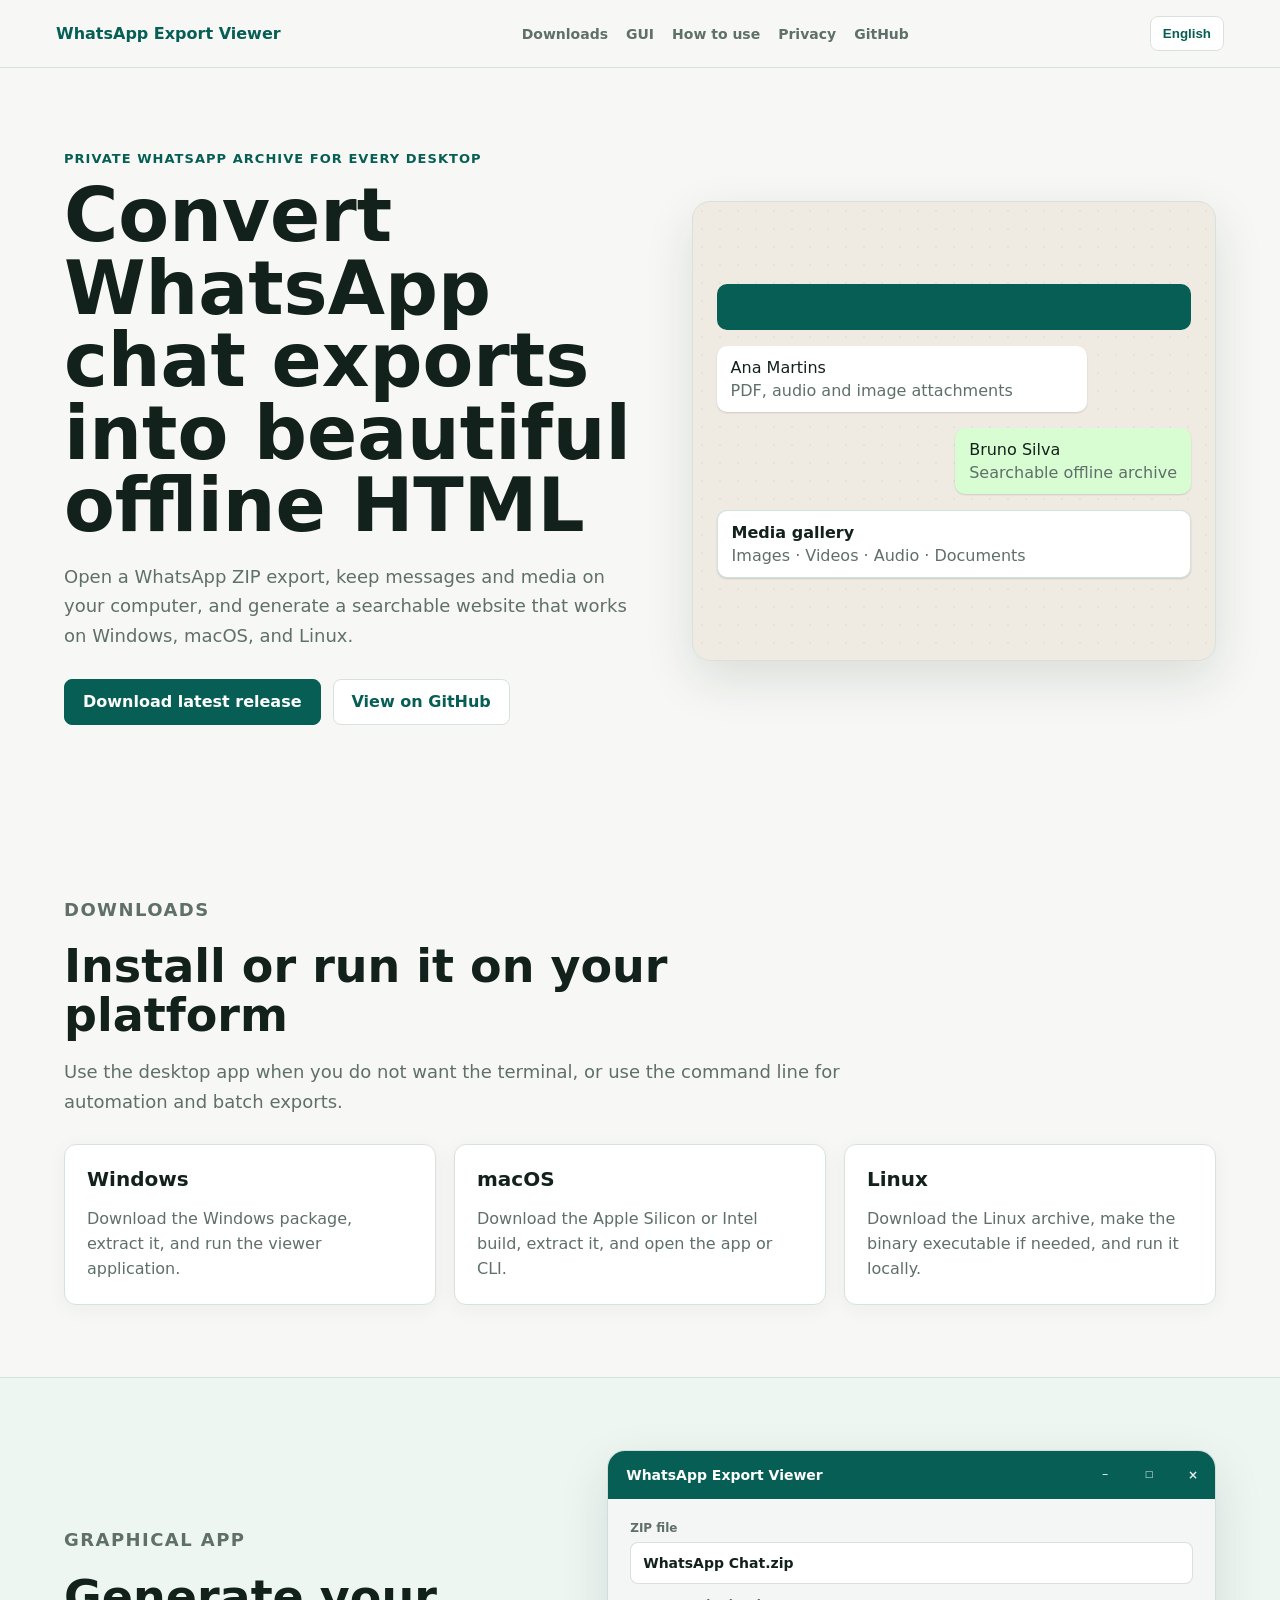
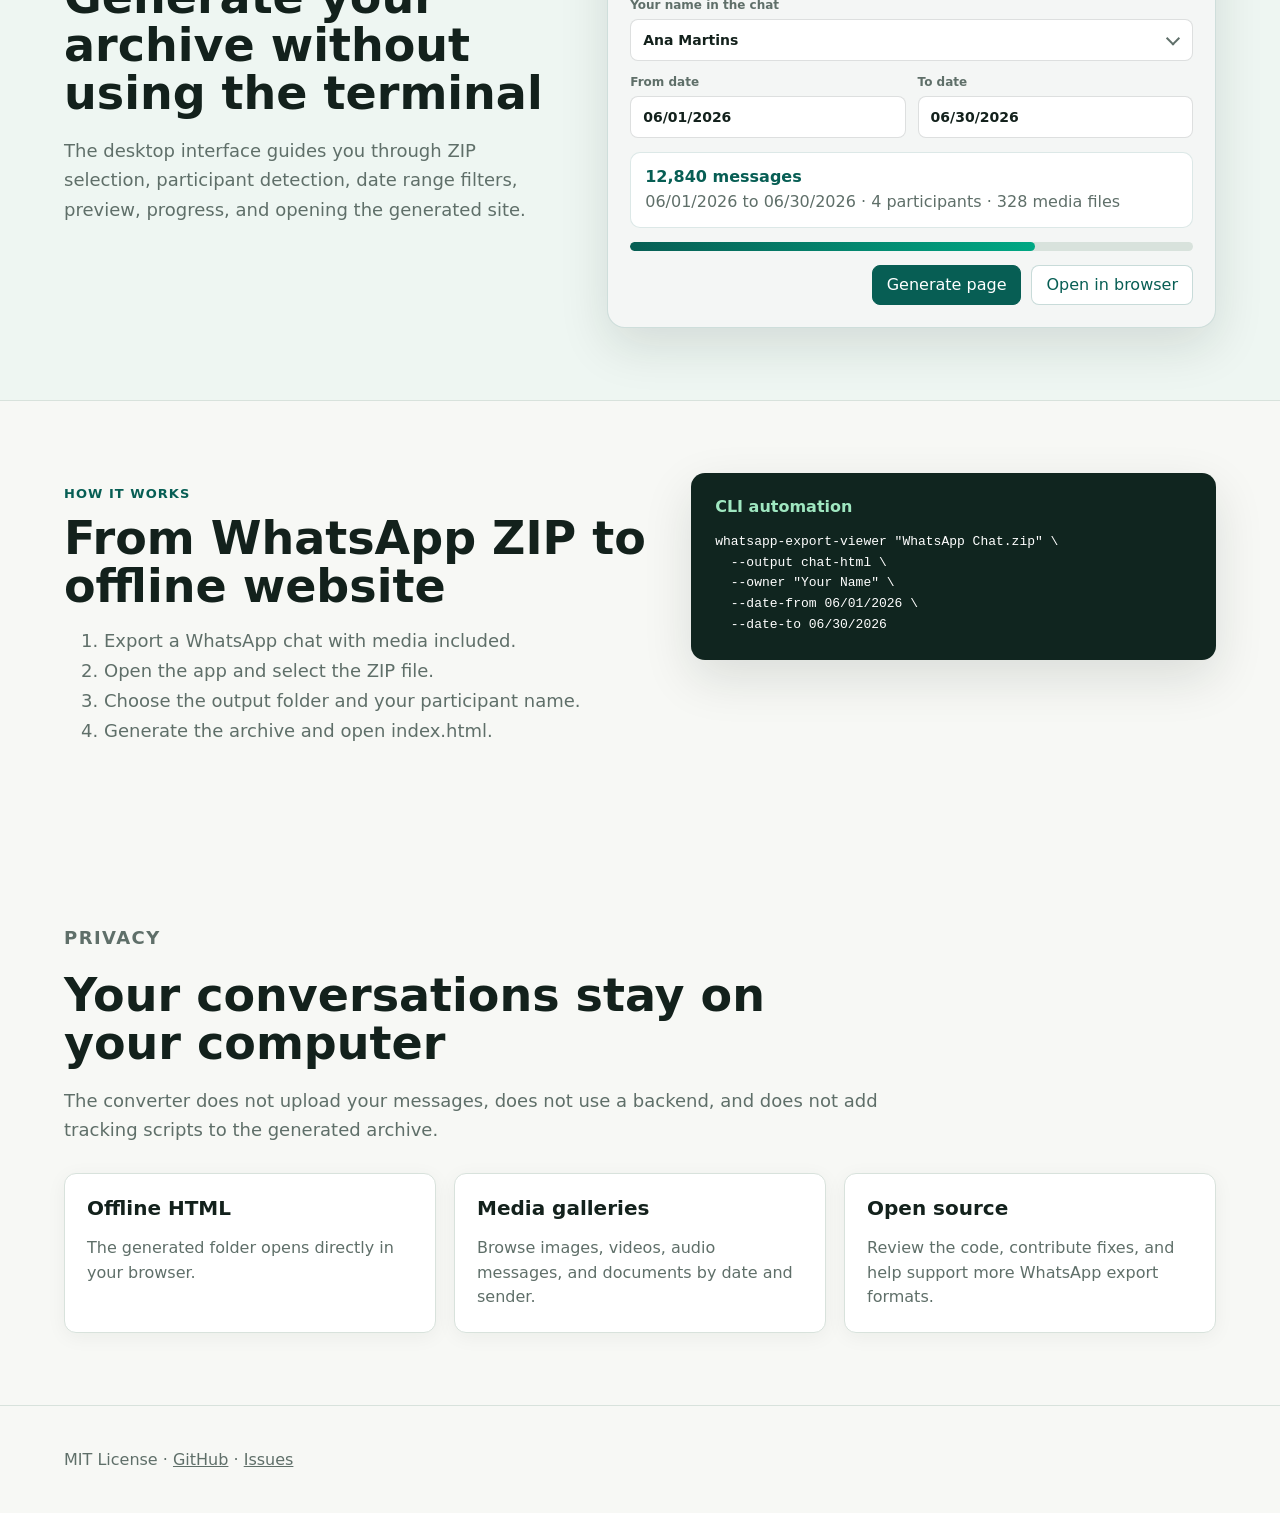
==== commit a02906f6: "style: refresh desktop gui mockup" ====
--- a/docs/en/index.html
+++ b/docs/en/index.html
@@ -23,7 +23,7 @@
   <main>
     <section id="hero" class="hero"><div class="hero-copy"><p class="eyebrow">Private WhatsApp archive for every desktop</p><h1>Convert WhatsApp chat exports into beautiful offline HTML</h1><p>Open a WhatsApp ZIP export, keep messages and media on your computer, and generate a searchable website that works on Windows, macOS, and Linux.</p><div class="actions"><a class="button primary" href="https://github.com/victorcechinel/whatsapp-export-viewer/releases/latest">Download latest release</a><a class="button" href="https://github.com/victorcechinel/whatsapp-export-viewer">View on GitHub</a></div></div><div class="preview"><div class="phone-bar"></div><div class="bubble in">Ana Martins<br><span>PDF, audio and image attachments</span></div><div class="bubble out">Bruno Silva<br><span>Searchable offline archive</span></div><div class="gallery-card"><strong>Media gallery</strong><span>Images · Videos · Audio · Documents</span></div></div></section>
     <section id="downloads" class="section"><div class="section-heading"><p class="eyebrow">Downloads</p><h2>Install or run it on your platform</h2><p>Use the desktop app when you do not want the terminal, or use the command line for automation and batch exports.</p></div><div class="cards"><a class="card" href="https://github.com/victorcechinel/whatsapp-export-viewer/releases/latest"><h3>Windows</h3><p>Download the Windows package, extract it, and run the viewer application.</p></a><a class="card" href="https://github.com/victorcechinel/whatsapp-export-viewer/releases/latest"><h3>macOS</h3><p>Download the Apple Silicon or Intel build, extract it, and open the app or CLI.</p></a><a class="card" href="https://github.com/victorcechinel/whatsapp-export-viewer/releases/latest"><h3>Linux</h3><p>Download the Linux archive, make the binary executable if needed, and run it locally.</p></a></div></section>
-    <section id="gui" class="section gui-section"><div class="section-heading"><p class="eyebrow">Graphical app</p><h2>Generate your archive without using the terminal</h2><p>The desktop interface guides you through ZIP selection, participant detection, date range filters, preview, progress, and opening the generated site.</p></div><div class="gui-window" aria-label="Illustration of the WhatsApp Export Viewer desktop app"><div class="gui-titlebar"><span></span><strong>WhatsApp Export Viewer</strong></div><div class="gui-body"><label><span>ZIP file</span><div class="gui-field">WhatsApp Chat.zip</div></label><label><span>Your name in the chat</span><div class="gui-select">Ana Martins</div></label><div class="gui-grid"><label><span>From date</span><div class="gui-field">06/01/2026</div></label><label><span>To date</span><div class="gui-field">06/30/2026</div></label></div><div class="gui-preview"><b>12,840 messages</b><span>06/01/2026 to 06/30/2026 · 4 participants · 328 media files</span></div><div class="gui-progress"><span style="width:72%"></span></div><div class="gui-actions"><button>Generate page</button><button>Open in browser</button></div></div></div></section>
+    <section id="gui" class="section gui-section"><div class="section-heading"><p class="eyebrow">Graphical app</p><h2>Generate your archive without using the terminal</h2><p>The desktop interface guides you through ZIP selection, participant detection, date range filters, preview, progress, and opening the generated site.</p></div><div class="gui-window" aria-label="Illustration of the WhatsApp Export Viewer desktop app"><div class="gui-titlebar"><div class="gui-controls" aria-hidden="true"><span class="minimize"></span><span class="maximize"></span><span class="close"></span></div><strong>WhatsApp Export Viewer</strong></div><div class="gui-body"><label><span>ZIP file</span><div class="gui-field">WhatsApp Chat.zip</div></label><label><span>Your name in the chat</span><div class="gui-select">Ana Martins</div></label><div class="gui-grid"><label><span>From date</span><div class="gui-field">06/01/2026</div></label><label><span>To date</span><div class="gui-field">06/30/2026</div></label></div><div class="gui-preview"><b>12,840 messages</b><span>06/01/2026 to 06/30/2026 · 4 participants · 328 media files</span></div><div class="gui-progress"><span style="width:72%"></span></div><div class="gui-actions"><button>Generate page</button><button>Open in browser</button></div></div></div></section>
     <section id="how" class="section split"><div><p class="eyebrow">How it works</p><h2>From WhatsApp ZIP to offline website</h2><ol><li>Export a WhatsApp chat with media included.</li><li>Open the app and select the ZIP file.</li><li>Choose the output folder and your participant name.</li><li>Generate the archive and open index.html.</li></ol></div><div class="code-card"><span>CLI automation</span><pre><code>whatsapp-export-viewer "WhatsApp Chat.zip" \
   --output chat-html \
   --owner "Your Name" \
--- a/docs/styles.css
+++ b/docs/styles.css
@@ -47,11 +47,20 @@
 .gui-section { display: grid; grid-template-columns: minmax(0, .82fr) minmax(340px, 1fr); gap: 44px; align-items: center; background: #eef6f2; border-block: 1px solid var(--line); }
 .gui-window { max-width: 660px; width: 100%; justify-self: end; overflow: hidden; border-radius: 18px; background: #f4f6f5; border: 1px solid rgba(7,94,84,.16); box-shadow: var(--shadow); }
 .gui-titlebar { min-height: 48px; display: flex; align-items: center; gap: 12px; padding: 0 18px; background: #075e54; color: white; }
-.gui-titlebar span, .gui-titlebar span::before, .gui-titlebar span::after { display: block; width: 10px; height: 10px; border-radius: 50%; background: rgba(255,255,255,.72); }
-.gui-titlebar span { position: relative; margin-right: 30px; }
-.gui-titlebar span::before, .gui-titlebar span::after { content: ""; position: absolute; top: 0; }
-.gui-titlebar span::before { left: 16px; opacity: .72; }
-.gui-titlebar span::after { left: 32px; opacity: .45; }
+.gui-controls { display: flex; gap: 7px; align-items: center; order: 0; }
+.gui-controls span { display: grid; place-items: center; width: 10px; height: 10px; border-radius: 50%; background: rgba(255,255,255,.72); color: #075e54; font-size: 8px; line-height: 1; font-weight: 900; }
+.gui-controls .maximize { opacity: .72; }
+.gui-controls .close { opacity: .45; }
+.os-mac .gui-controls .close { order: 0; background: #ff5f57; opacity: 1; }
+.os-mac .gui-controls .minimize { order: 1; background: #febc2e; opacity: 1; }
+.os-mac .gui-controls .maximize { order: 2; background: #28c840; opacity: 1; }
+.os-windows .gui-titlebar, .os-linux .gui-titlebar { justify-content: space-between; }
+.os-windows .gui-controls, .os-linux .gui-controls { order: 2; gap: 0; align-self: stretch; margin-right: -18px; }
+.os-windows .gui-controls span, .os-linux .gui-controls span { width: 44px; height: 48px; border-radius: 0; background: transparent; color: rgba(255,255,255,.9); opacity: 1; }
+.os-windows .gui-controls .minimize::before, .os-linux .gui-controls .minimize::before { content: "−"; }
+.os-windows .gui-controls .maximize::before, .os-linux .gui-controls .maximize::before { content: "□"; font-size: 9px; }
+.os-windows .gui-controls .close::before, .os-linux .gui-controls .close::before { content: "×"; font-size: 12px; }
+.os-windows .gui-controls .close:hover, .os-linux .gui-controls .close:hover { background: #c42b1c; }
 .gui-titlebar strong { font-size: 14px; letter-spacing: 0; }
 .gui-body { display: grid; gap: 14px; padding: 22px; }
 .gui-body label { display: grid; gap: 7px; color: var(--muted); font-weight: 800; font-size: 12px; }
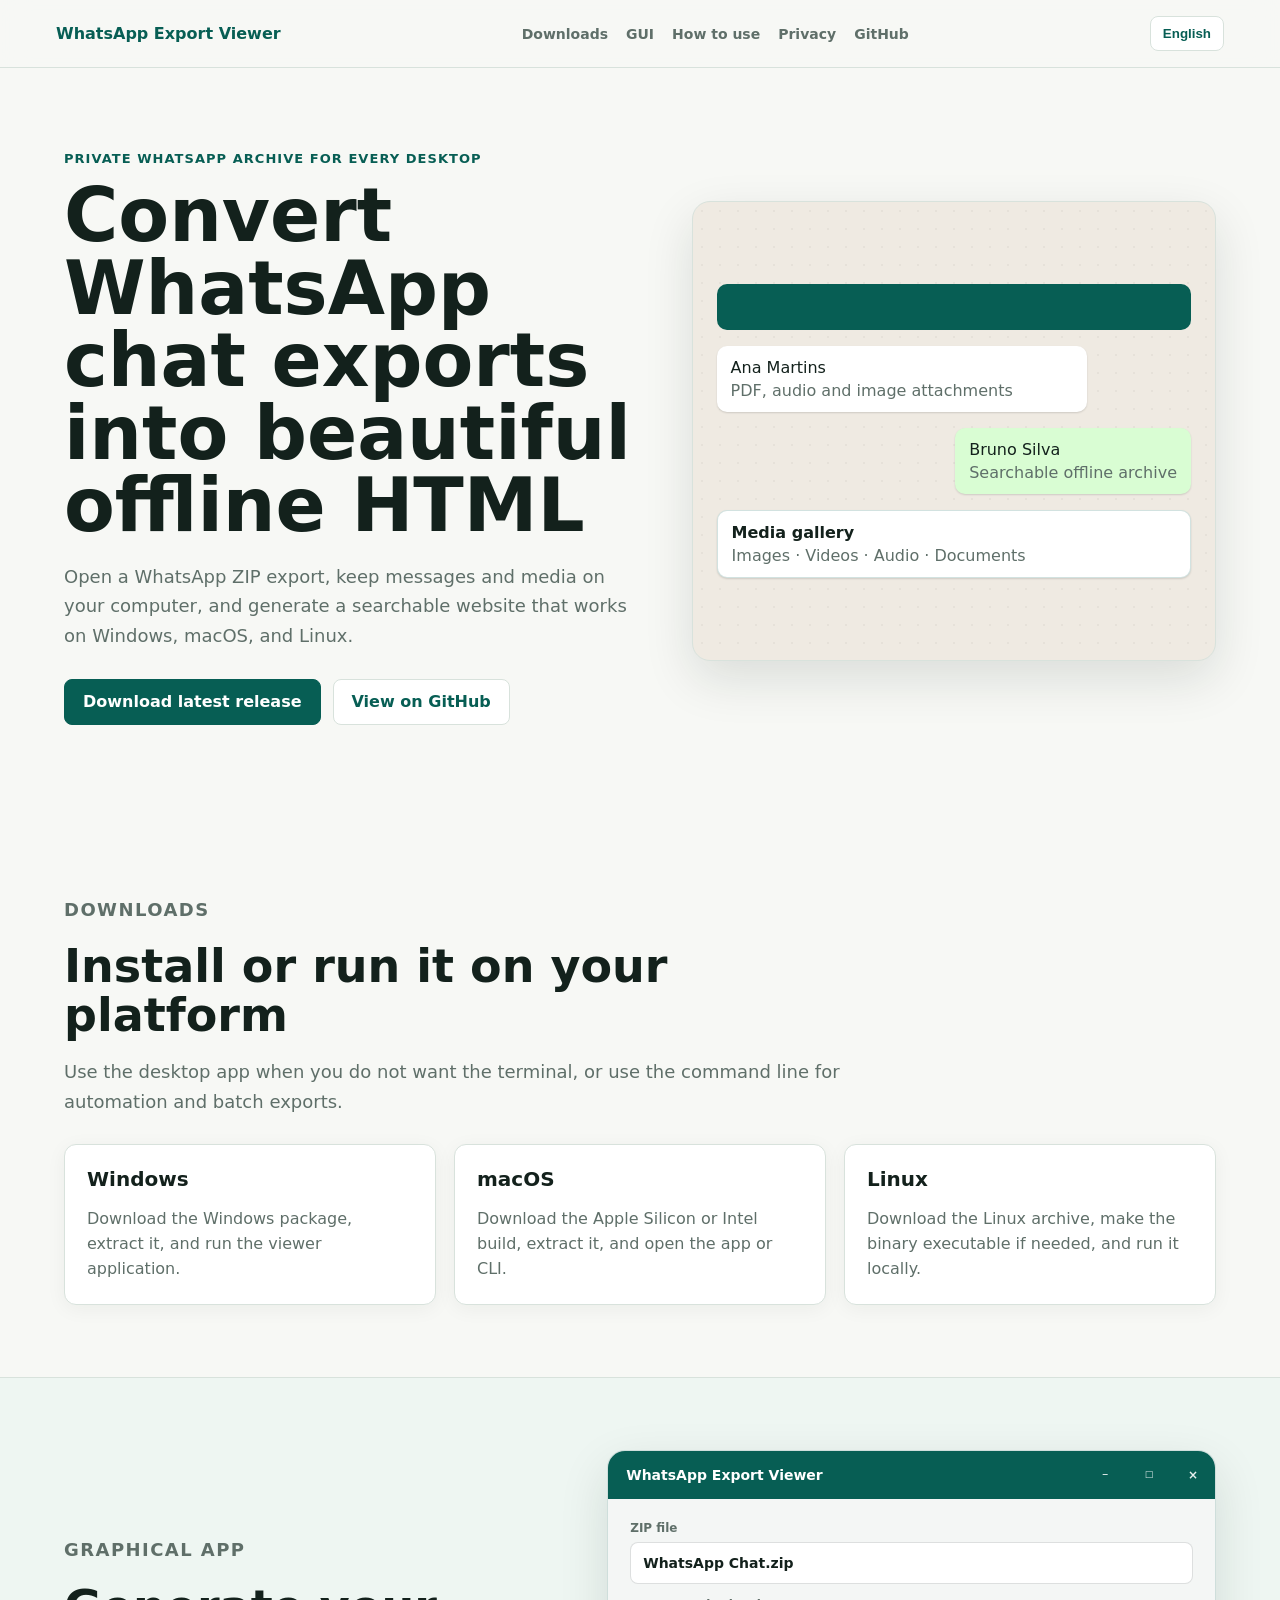
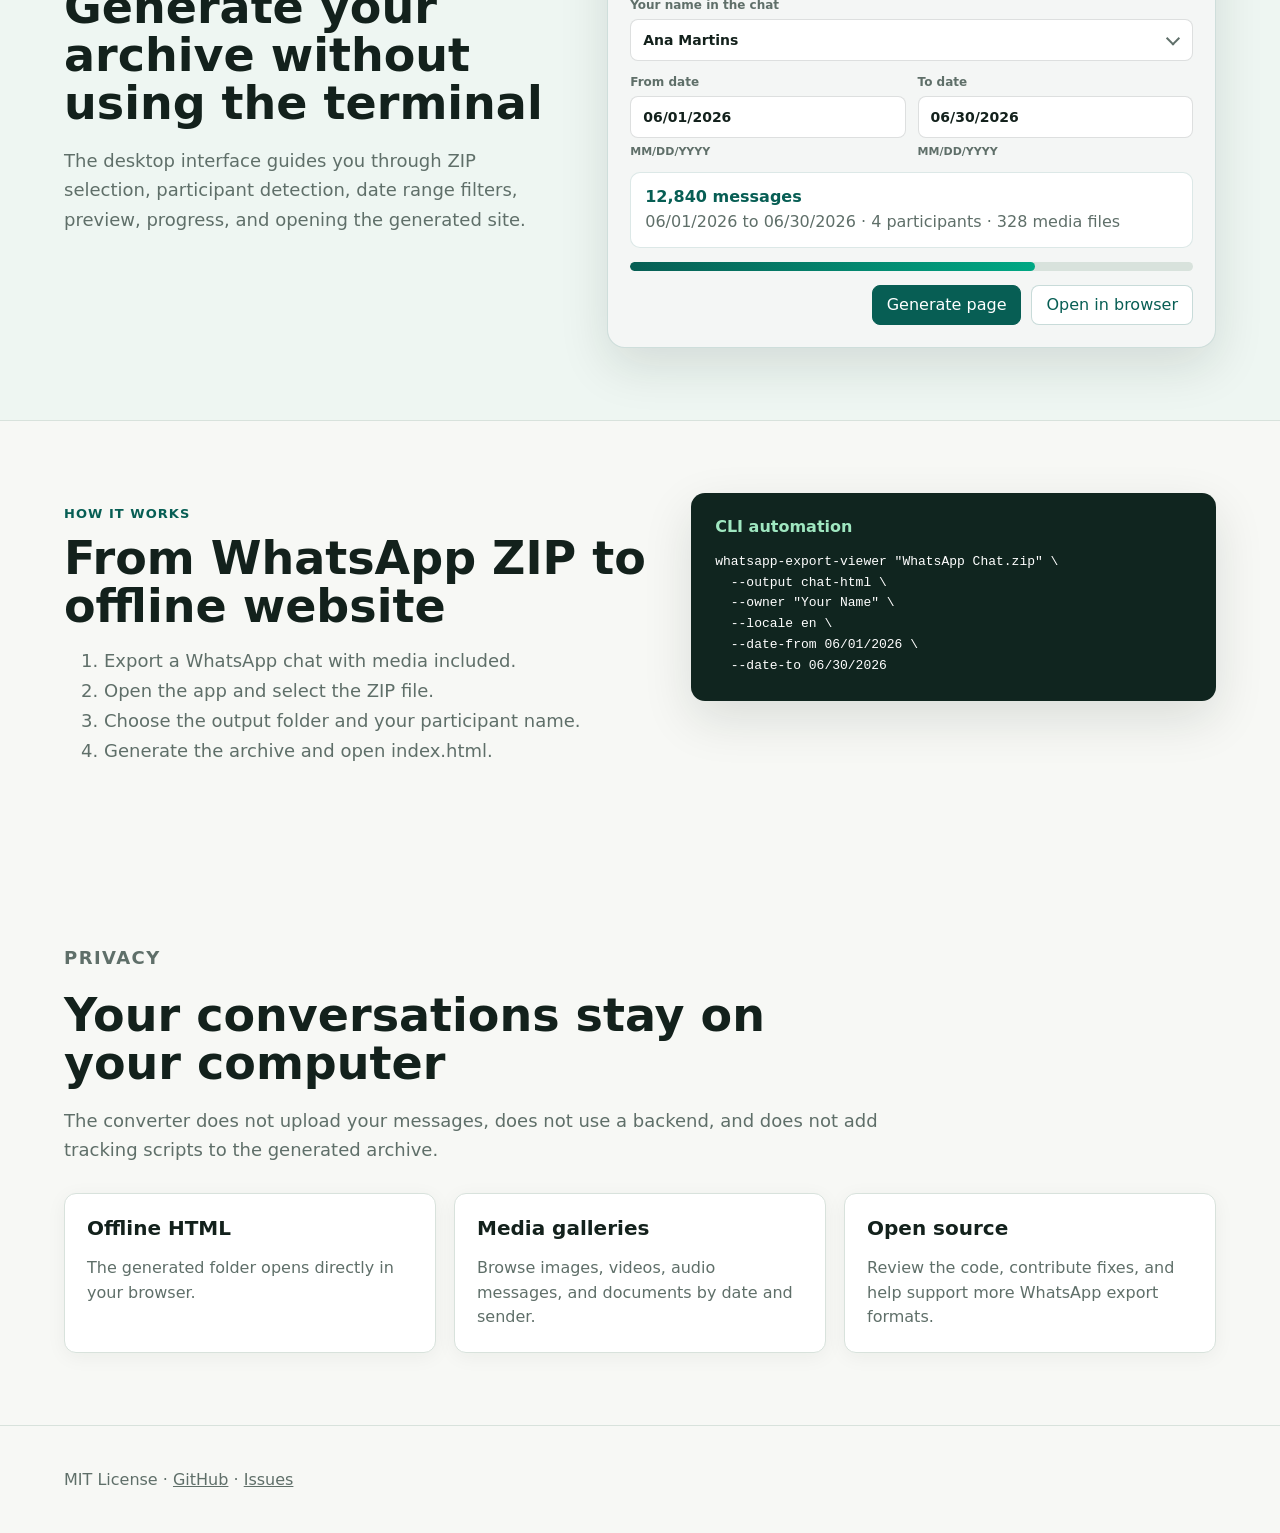
==== commit 246171b7: "docs: show locale-aware date examples" ====
--- a/docs/en/index.html
+++ b/docs/en/index.html
@@ -23,10 +23,11 @@
   <main>
     <section id="hero" class="hero"><div class="hero-copy"><p class="eyebrow">Private WhatsApp archive for every desktop</p><h1>Convert WhatsApp chat exports into beautiful offline HTML</h1><p>Open a WhatsApp ZIP export, keep messages and media on your computer, and generate a searchable website that works on Windows, macOS, and Linux.</p><div class="actions"><a class="button primary" href="https://github.com/victorcechinel/whatsapp-export-viewer/releases/latest">Download latest release</a><a class="button" href="https://github.com/victorcechinel/whatsapp-export-viewer">View on GitHub</a></div></div><div class="preview"><div class="phone-bar"></div><div class="bubble in">Ana Martins<br><span>PDF, audio and image attachments</span></div><div class="bubble out">Bruno Silva<br><span>Searchable offline archive</span></div><div class="gallery-card"><strong>Media gallery</strong><span>Images · Videos · Audio · Documents</span></div></div></section>
     <section id="downloads" class="section"><div class="section-heading"><p class="eyebrow">Downloads</p><h2>Install or run it on your platform</h2><p>Use the desktop app when you do not want the terminal, or use the command line for automation and batch exports.</p></div><div class="cards"><a class="card" href="https://github.com/victorcechinel/whatsapp-export-viewer/releases/latest"><h3>Windows</h3><p>Download the Windows package, extract it, and run the viewer application.</p></a><a class="card" href="https://github.com/victorcechinel/whatsapp-export-viewer/releases/latest"><h3>macOS</h3><p>Download the Apple Silicon or Intel build, extract it, and open the app or CLI.</p></a><a class="card" href="https://github.com/victorcechinel/whatsapp-export-viewer/releases/latest"><h3>Linux</h3><p>Download the Linux archive, make the binary executable if needed, and run it locally.</p></a></div></section>
-    <section id="gui" class="section gui-section"><div class="section-heading"><p class="eyebrow">Graphical app</p><h2>Generate your archive without using the terminal</h2><p>The desktop interface guides you through ZIP selection, participant detection, date range filters, preview, progress, and opening the generated site.</p></div><div class="gui-window" aria-label="Illustration of the WhatsApp Export Viewer desktop app"><div class="gui-titlebar"><div class="gui-controls" aria-hidden="true"><span class="minimize"></span><span class="maximize"></span><span class="close"></span></div><strong>WhatsApp Export Viewer</strong></div><div class="gui-body"><label><span>ZIP file</span><div class="gui-field">WhatsApp Chat.zip</div></label><label><span>Your name in the chat</span><div class="gui-select">Ana Martins</div></label><div class="gui-grid"><label><span>From date</span><div class="gui-field">06/01/2026</div></label><label><span>To date</span><div class="gui-field">06/30/2026</div></label></div><div class="gui-preview"><b>12,840 messages</b><span>06/01/2026 to 06/30/2026 · 4 participants · 328 media files</span></div><div class="gui-progress"><span style="width:72%"></span></div><div class="gui-actions"><button>Generate page</button><button>Open in browser</button></div></div></div></section>
+    <section id="gui" class="section gui-section"><div class="section-heading"><p class="eyebrow">Graphical app</p><h2>Generate your archive without using the terminal</h2><p>The desktop interface guides you through ZIP selection, participant detection, date range filters, preview, progress, and opening the generated site.</p></div><div class="gui-window" aria-label="Illustration of the WhatsApp Export Viewer desktop app"><div class="gui-titlebar"><div class="gui-controls" aria-hidden="true"><span class="minimize"></span><span class="maximize"></span><span class="close"></span></div><strong>WhatsApp Export Viewer</strong></div><div class="gui-body"><label><span>ZIP file</span><div class="gui-field">WhatsApp Chat.zip</div></label><label><span>Your name in the chat</span><div class="gui-select">Ana Martins</div></label><div class="gui-grid"><label><span>From date</span><div class="gui-field">06/01/2026</div><small class="gui-hint">MM/DD/YYYY</small></label><label><span>To date</span><div class="gui-field">06/30/2026</div><small class="gui-hint">MM/DD/YYYY</small></label></div><div class="gui-preview"><b>12,840 messages</b><span>06/01/2026 to 06/30/2026 · 4 participants · 328 media files</span></div><div class="gui-progress"><span style="width:72%"></span></div><div class="gui-actions"><button>Generate page</button><button>Open in browser</button></div></div></div></section>
     <section id="how" class="section split"><div><p class="eyebrow">How it works</p><h2>From WhatsApp ZIP to offline website</h2><ol><li>Export a WhatsApp chat with media included.</li><li>Open the app and select the ZIP file.</li><li>Choose the output folder and your participant name.</li><li>Generate the archive and open index.html.</li></ol></div><div class="code-card"><span>CLI automation</span><pre><code>whatsapp-export-viewer "WhatsApp Chat.zip" \
   --output chat-html \
   --owner "Your Name" \
+  --locale en \
   --date-from 06/01/2026 \
   --date-to 06/30/2026</code></pre></div></section>
     <section id="privacy" class="section"><div class="section-heading"><p class="eyebrow">Privacy</p><h2>Your conversations stay on your computer</h2><p>The converter does not upload your messages, does not use a backend, and does not add tracking scripts to the generated archive.</p></div><div class="cards"><div class="card"><h3>Offline HTML</h3><p>The generated folder opens directly in your browser.</p></div><div class="card"><h3>Media galleries</h3><p>Browse images, videos, audio messages, and documents by date and sender.</p></div><div class="card"><h3>Open source</h3><p>Review the code, contribute fixes, and help support more WhatsApp export formats.</p></div></div></section>
--- a/docs/styles.css
+++ b/docs/styles.css
@@ -64,6 +64,7 @@
 .gui-titlebar strong { font-size: 14px; letter-spacing: 0; }
 .gui-body { display: grid; gap: 14px; padding: 22px; }
 .gui-body label { display: grid; gap: 7px; color: var(--muted); font-weight: 800; font-size: 12px; }
+.gui-hint { color: var(--muted); font-size: 11px; font-weight: 750; }
 .gui-field, .gui-select { min-height: 42px; display: flex; align-items: center; border: 1px solid rgba(19,33,28,.14); background: white; border-radius: 8px; padding: 0 12px; color: var(--text); font-weight: 650; font-size: 14px; }
 .gui-select { position: relative; padding-right: 36px; }
 .gui-select::after { content: ""; position: absolute; right: 14px; top: 50%; width: 8px; height: 8px; border-right: 2px solid var(--muted); border-bottom: 2px solid var(--muted); transform: translateY(-65%) rotate(45deg); }
